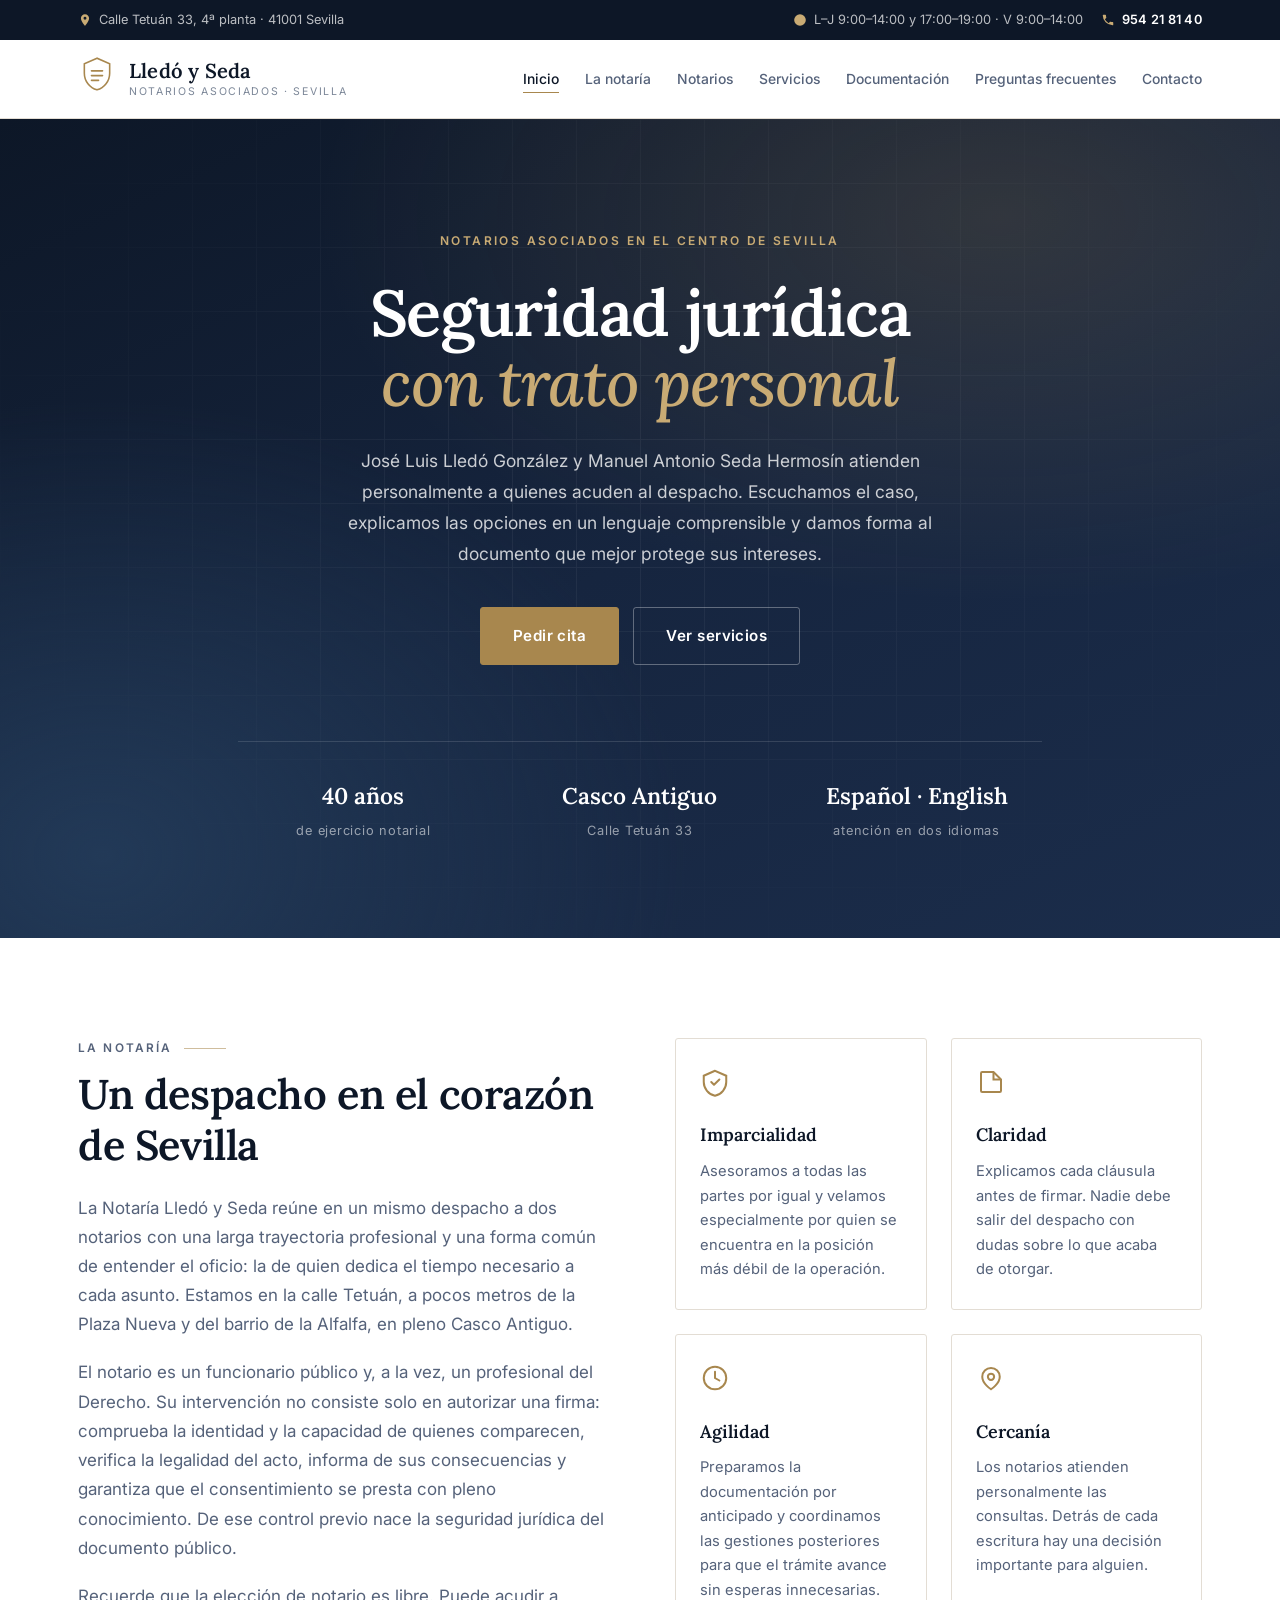
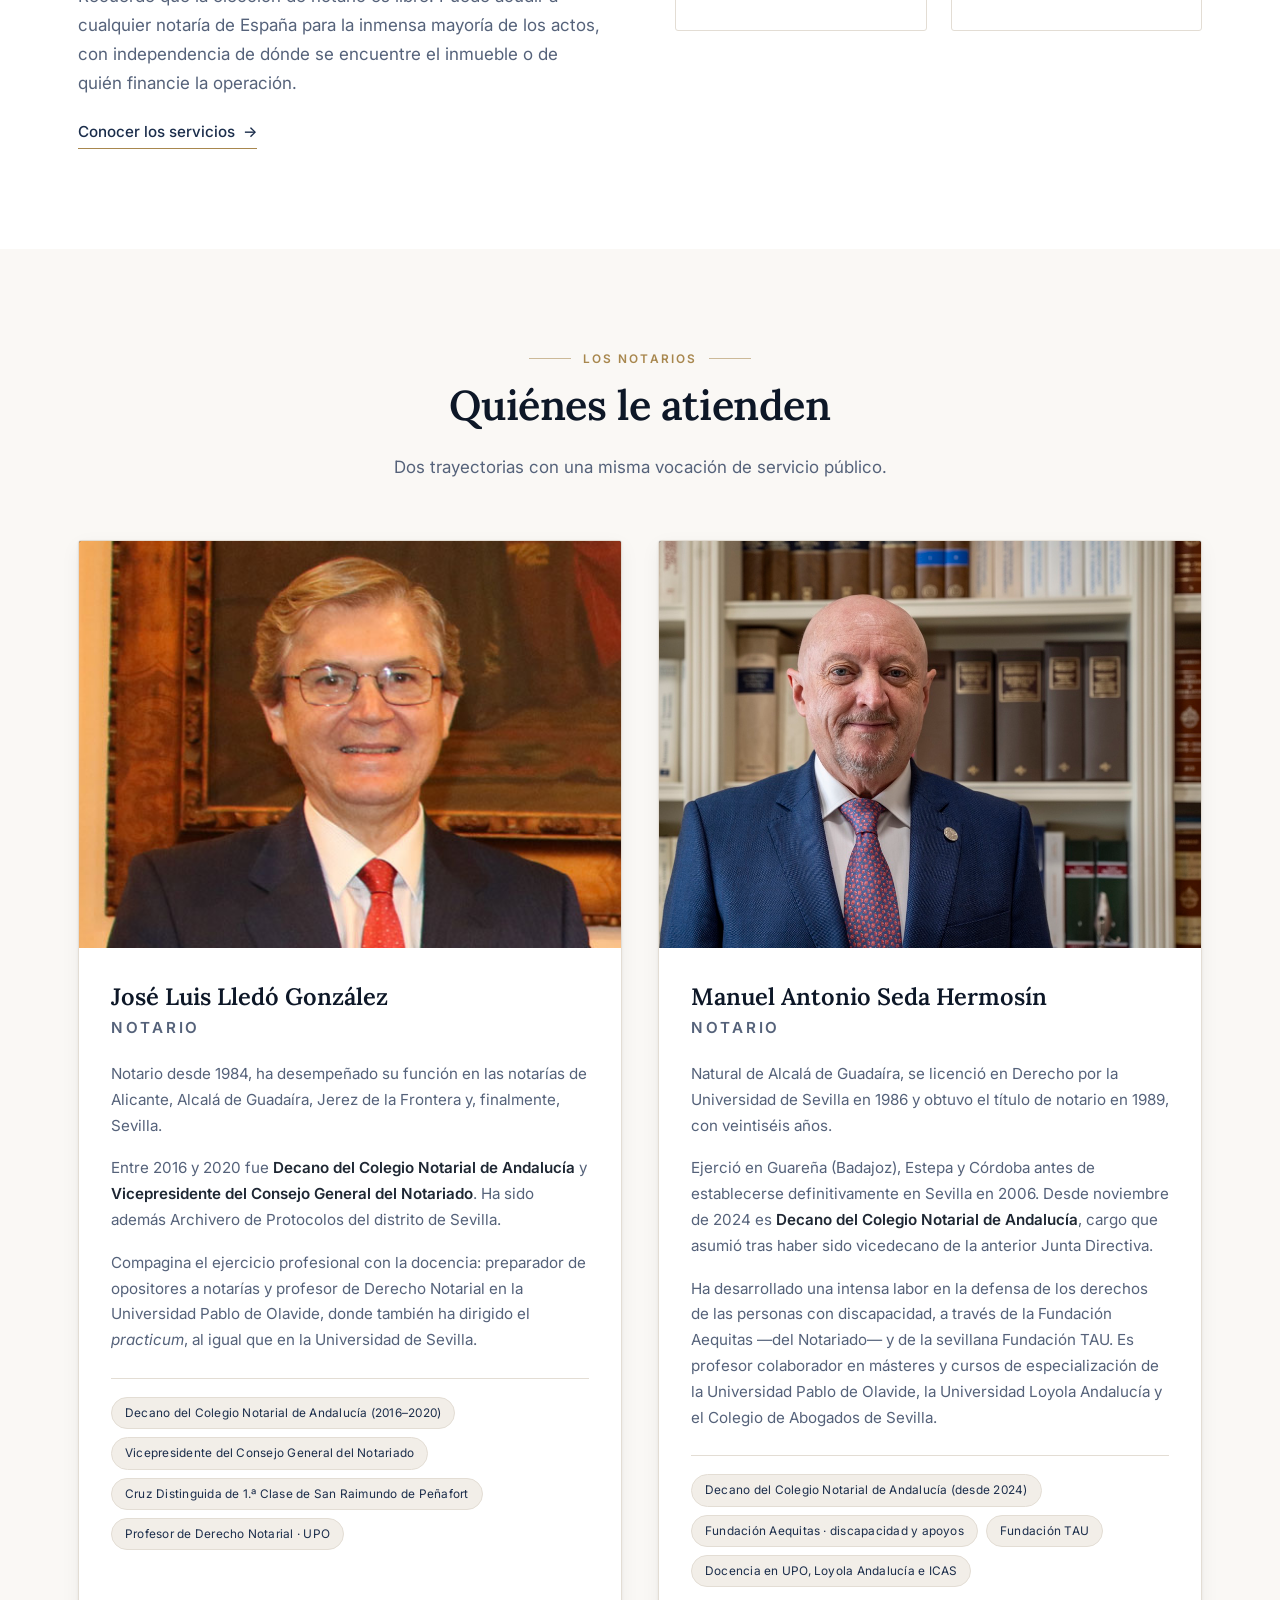
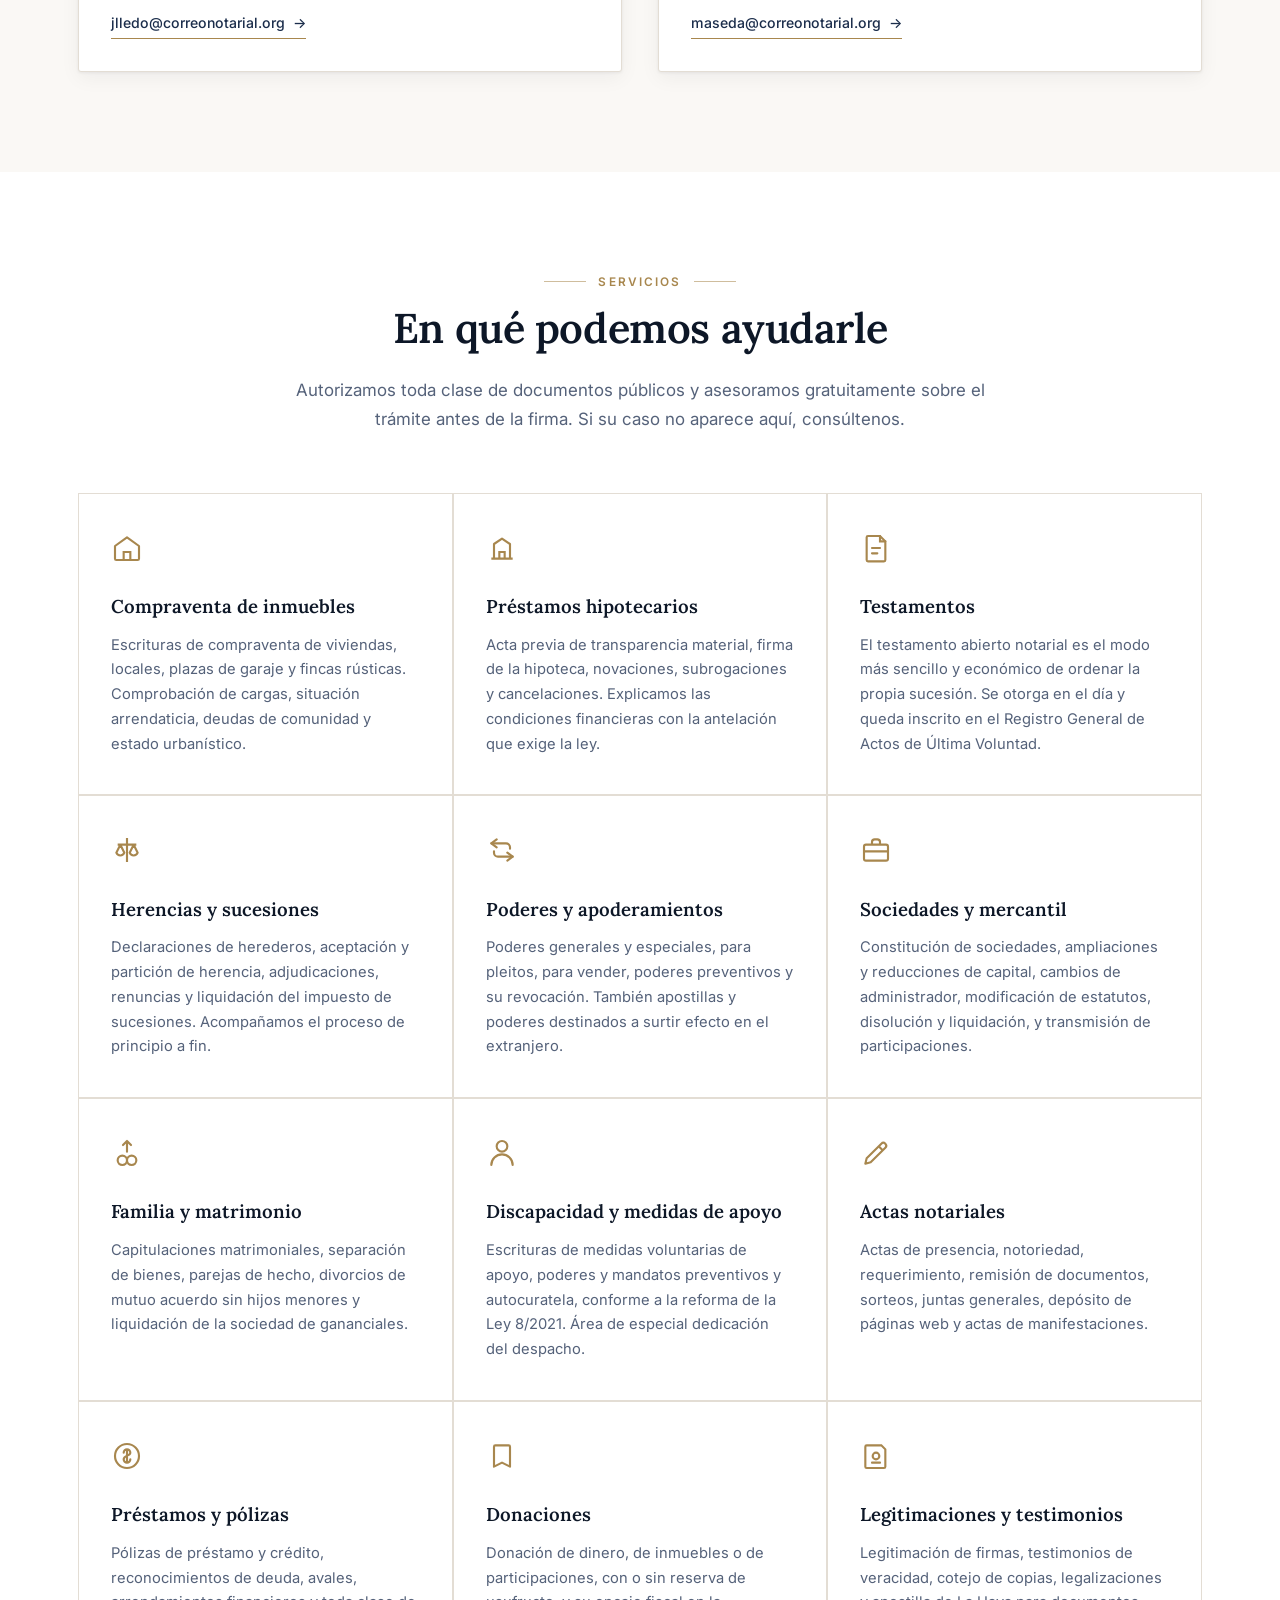
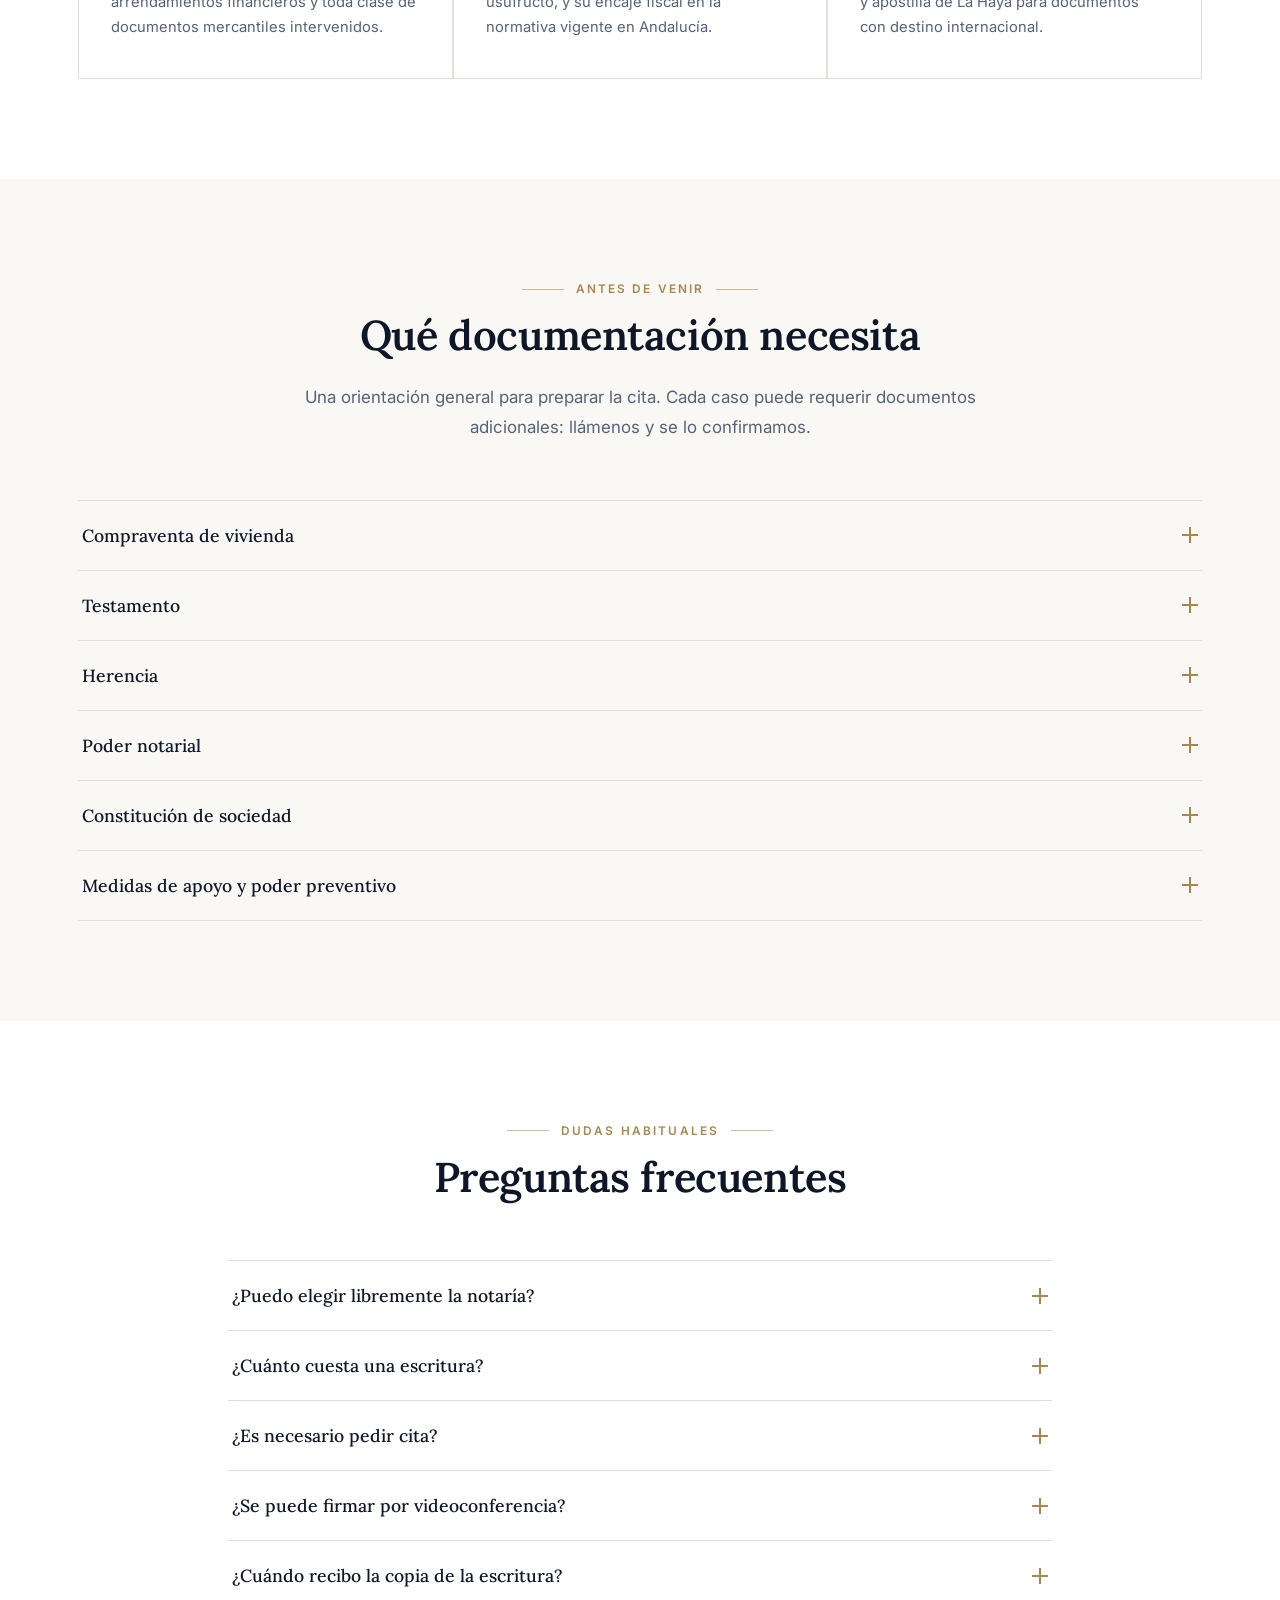
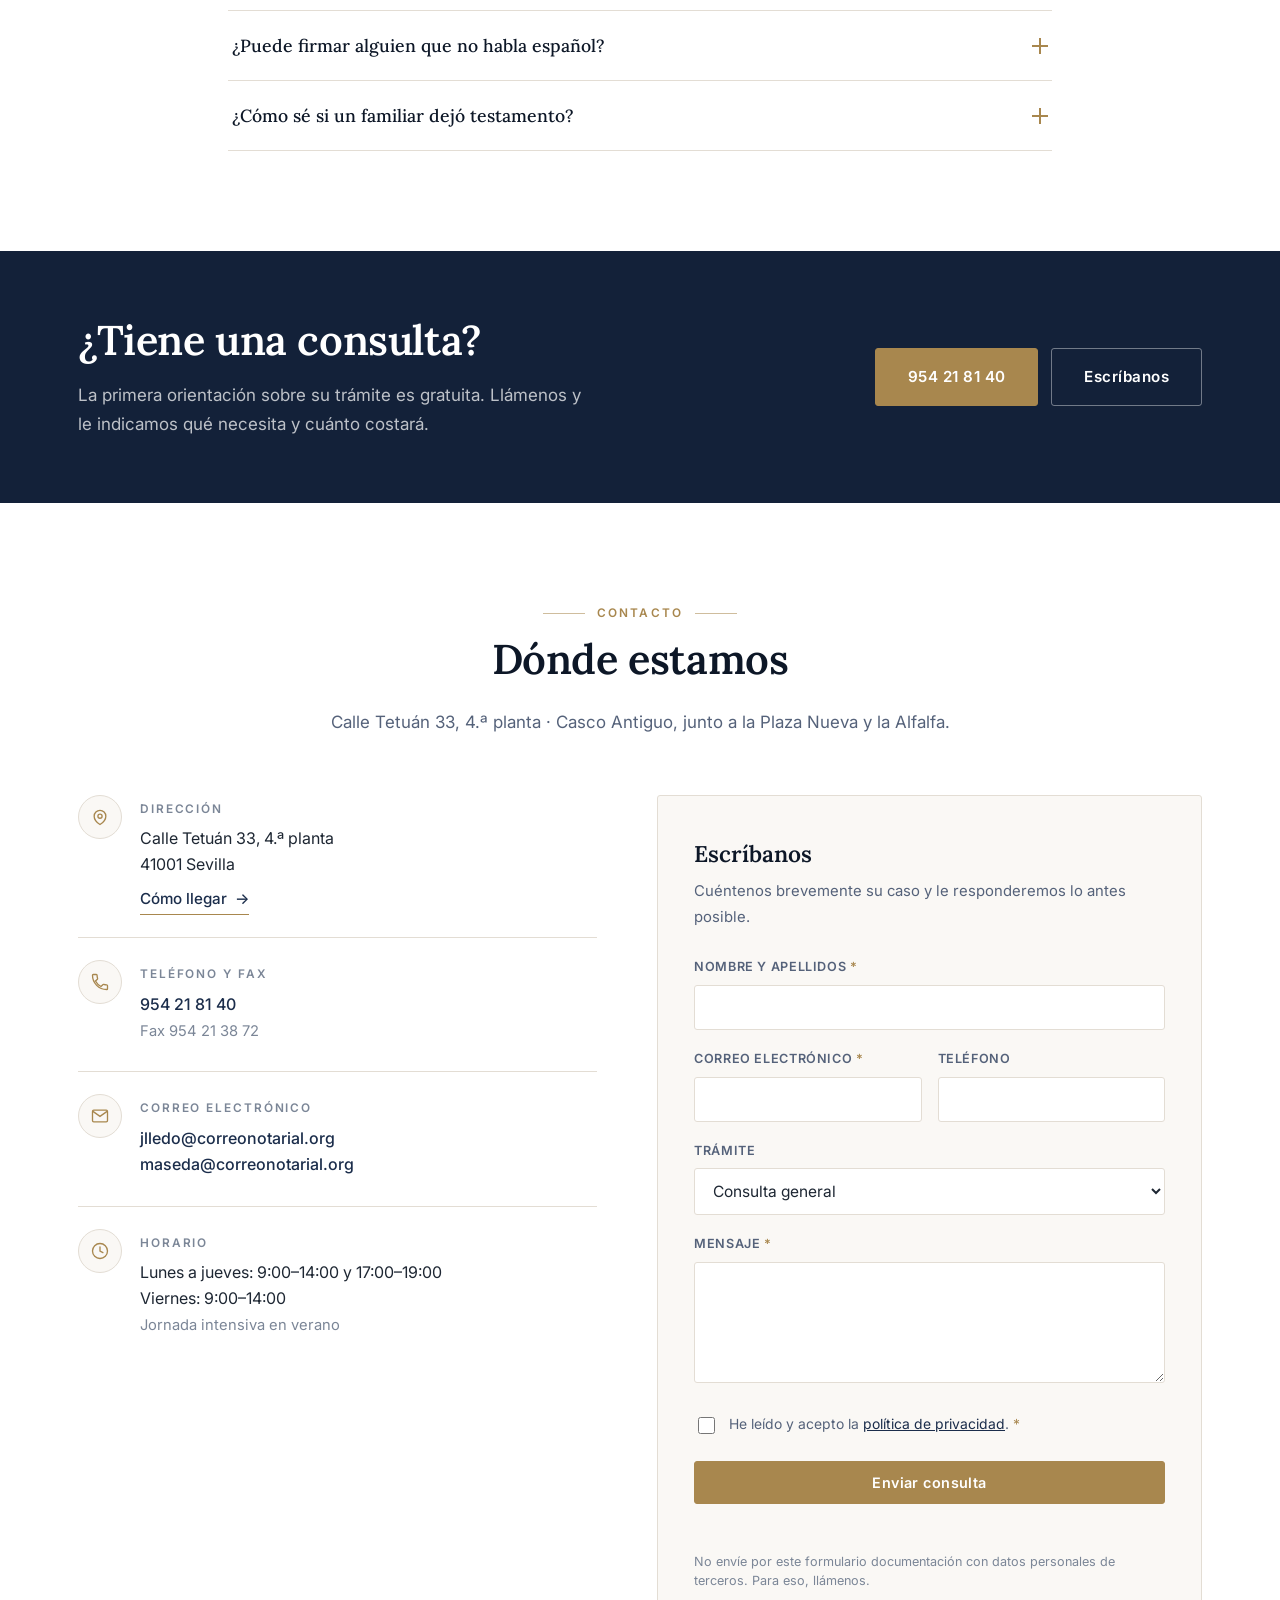
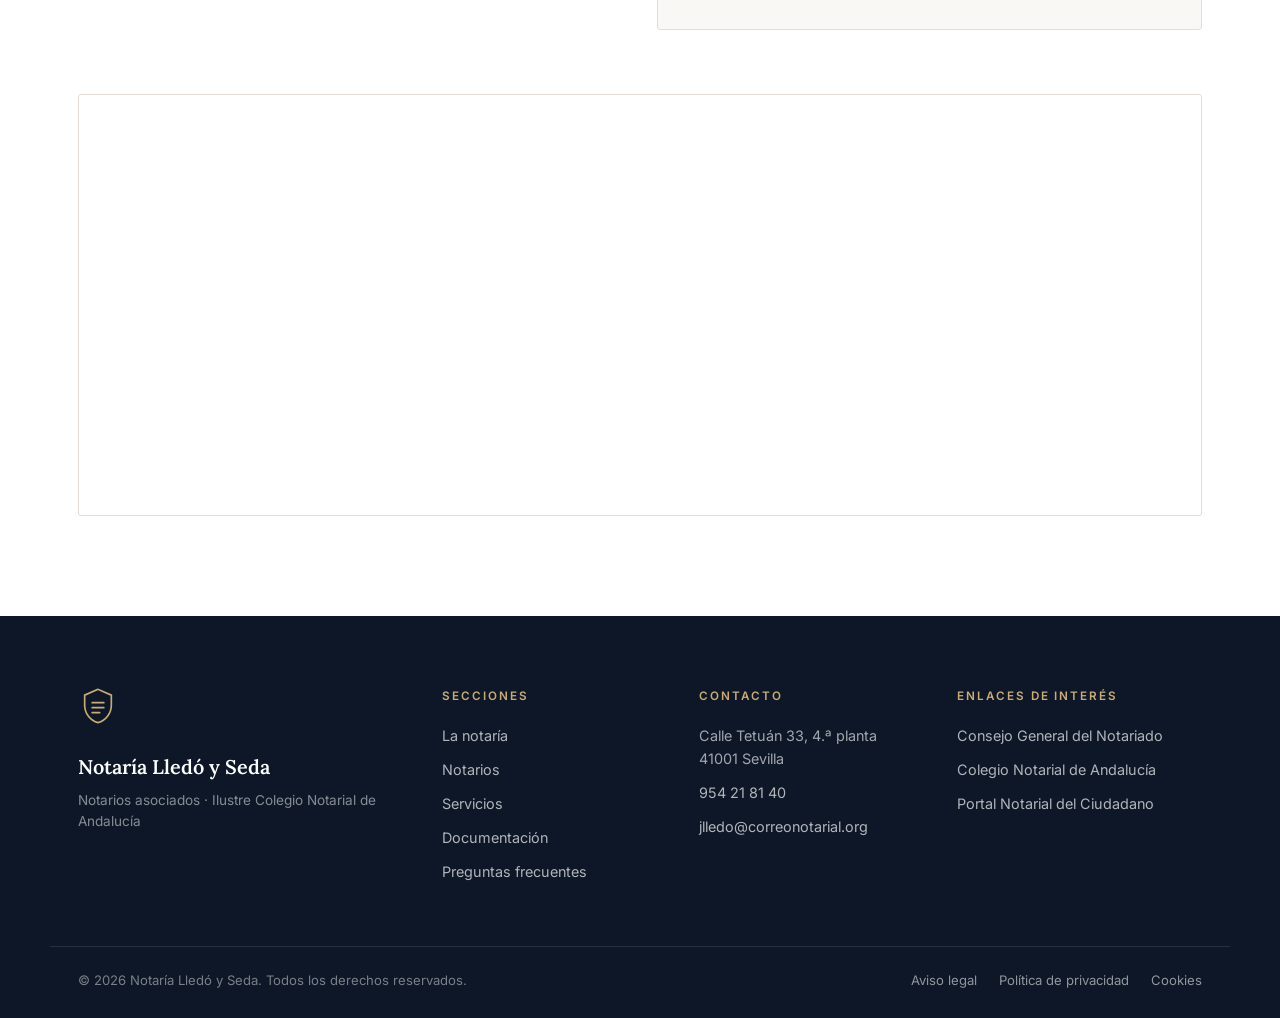
==== index.html @ 92690663 "Web de la Notaría Lledó y Seda (Sevilla) Sitio estático de una página con secciones de presentación," ====
<!DOCTYPE html>
<html lang="es">
<head>
<meta charset="UTF-8">
<meta name="viewport" content="width=device-width, initial-scale=1">
<title>Notaría Lledó y Seda · Notarios Asociados en Sevilla</title>

<!-- ============================================================
     NOTARÍA LLEDÓ Y SEDA — Sevilla
     Datos de contacto y biografías recopilados de fuentes públicas.
     PENDIENTE DE VERIFICAR por el despacho antes de publicar.
     Todo el texto es editable directamente aquí.
     ============================================================ -->

<meta name="description" content="Notaría Lledó y Seda, notarios asociados en el centro de Sevilla. José Luis Lledó González y Manuel Antonio Seda Hermosín. Compraventas, herencias, testamentos, poderes y sociedades. Calle Tetuán 33, Sevilla.">
<meta name="keywords" content="notaría Sevilla, notario Sevilla, Lledó y Seda, testamento Sevilla, herencia Sevilla, compraventa vivienda notaría, poderes notariales Sevilla">
<meta name="author" content="Notaría Lledó y Seda">
<!-- BORRADOR: noindex mientras la web esté en GitHub Pages pendiente de aprobación.
     Al publicar en el dominio definitivo, cambiar por: <meta name="robots" content="index, follow"> -->
<meta name="robots" content="noindex, nofollow">
<link rel="canonical" href="https://www.notarialledoyseda.es/">

<meta property="og:type" content="website">
<meta property="og:locale" content="es_ES">
<meta property="og:site_name" content="Notaría Lledó y Seda">
<meta property="og:title" content="Notaría Lledó y Seda · Notarios Asociados en Sevilla">
<meta property="og:description" content="Asesoramiento notarial en el centro de Sevilla. Compraventas, herencias, testamentos, poderes y sociedades.">
<meta property="og:url" content="https://www.notarialledoyseda.es/">

<link rel="icon" href="img/favicon.svg" type="image/svg+xml">
<link rel="preconnect" href="https://fonts.googleapis.com">
<link rel="preconnect" href="https://fonts.gstatic.com" crossorigin>
<link href="https://fonts.googleapis.com/css2?family=Lora:wght@400;500;600;700&family=Inter:wght@300;400;500;600&display=swap" rel="stylesheet">
<link rel="stylesheet" href="css/styles.css">

<script type="application/ld+json">
{
  "@context": "https://schema.org",
  "@type": "Notary",
  "name": "Notaría Lledó y Seda · Notarios Asociados",
  "description": "Notaría en el centro de Sevilla formada por los notarios José Luis Lledó González y Manuel Antonio Seda Hermosín.",
  "url": "https://www.notarialledoyseda.es/",
  "telephone": "+34954218140",
  "faxNumber": "+34954213872",
  "address": {
    "@type": "PostalAddress",
    "streetAddress": "Calle Tetuán 33, 4ª planta",
    "addressLocality": "Sevilla",
    "postalCode": "41001",
    "addressRegion": "Sevilla",
    "addressCountry": "ES"
  },
  "geo": { "@type": "GeoCoordinates", "latitude": 37.3901, "longitude": -5.9955 },
  "openingHoursSpecification": [
    { "@type": "OpeningHoursSpecification", "dayOfWeek": ["Monday","Tuesday","Wednesday","Thursday"], "opens": "09:00", "closes": "14:00" },
    { "@type": "OpeningHoursSpecification", "dayOfWeek": ["Monday","Tuesday","Wednesday","Thursday"], "opens": "17:00", "closes": "19:00" },
    { "@type": "OpeningHoursSpecification", "dayOfWeek": ["Friday"], "opens": "09:00", "closes": "14:00" }
  ],
  "availableLanguage": ["es", "en"],
  "employee": [
    { "@type": "Person", "name": "José Luis Lledó González", "jobTitle": "Notario" },
    { "@type": "Person", "name": "Manuel Antonio Seda Hermosín", "jobTitle": "Notario" }
  ]
}
</script>
</head>
<body>

<a class="skip-link" href="#contenido">Saltar al contenido principal</a>

<!-- ===================== BARRA SUPERIOR ===================== -->
<div class="topbar">
  <div class="wrap topbar__inner">
    <span class="topbar__item">
      <svg viewBox="0 0 24 24" aria-hidden="true"><path d="M12 2C8.1 2 5 5.1 5 9c0 5.2 7 13 7 13s7-7.8 7-13c0-3.9-3.1-7-7-7zm0 9.5A2.5 2.5 0 1 1 12 6.5a2.5 2.5 0 0 1 0 5z"/></svg>
      Calle Tetuán 33, 4ª planta · 41001 Sevilla
    </span>
    <span class="topbar__sep" aria-hidden="true"></span>
    <span class="topbar__item">
      <svg viewBox="0 0 24 24" aria-hidden="true"><path d="M12 2a10 10 0 1 0 0 20 10 10 0 0 0 0-20zm.9 10.6V6h-1.8v7.4l5 3 .9-1.5-4.1-2.3z"/></svg>
      L–J 9:00–14:00 y 17:00–19:00 · V 9:00–14:00
    </span>
    <a class="topbar__phone" href="tel:+34954218140">
      <svg viewBox="0 0 24 24" aria-hidden="true"><path d="M6.6 10.8a15.1 15.1 0 0 0 6.6 6.6l2.2-2.2a1 1 0 0 1 1-.24 11.4 11.4 0 0 0 3.6.58 1 1 0 0 1 1 1V20a1 1 0 0 1-1 1A17 17 0 0 1 3 4a1 1 0 0 1 1-1h3.5a1 1 0 0 1 1 1 11.4 11.4 0 0 0 .58 3.6 1 1 0 0 1-.25 1l-2.23 2.2z"/></svg>
      954 21 81 40
    </a>
  </div>
</div>

<!-- ===================== CABECERA ===================== -->
<header class="header" id="header">
  <div class="wrap header__inner">
    <a class="brand" href="#inicio" aria-label="Notaría Lledó y Seda, inicio">
      <span class="brand__mark" aria-hidden="true">
        <svg viewBox="0 0 48 48">
          <path d="M24 4 8 11v12c0 10 6.8 18.4 16 21 9.2-2.6 16-11 16-21V11L24 4z" fill="none" stroke="currentColor" stroke-width="2"/>
          <path d="M17 20h14M17 26h14M17 32h9" stroke="currentColor" stroke-width="2" stroke-linecap="round"/>
        </svg>
      </span>
      <span class="brand__text">
        <strong>Lledó y Seda</strong>
        <em>Notarios Asociados · Sevilla</em>
      </span>
    </a>

    <nav class="nav" id="nav" aria-label="Navegación principal">
      <ul class="nav__list">
        <li><a href="#inicio">Inicio</a></li>
        <li><a href="#notaria">La notaría</a></li>
        <li><a href="#notarios">Notarios</a></li>
        <li><a href="#servicios">Servicios</a></li>
        <li><a href="#documentacion">Documentación</a></li>
        <li><a href="#faq">Preguntas frecuentes</a></li>
        <li><a href="#contacto">Contacto</a></li>
      </ul>
      <a class="btn btn--gold nav__cta" href="#contacto">Solicitar cita</a>
    </nav>

    <button class="burger" id="burger" aria-label="Abrir menú" aria-expanded="false" aria-controls="nav">
      <span></span><span></span><span></span>
    </button>
  </div>
</header>

<main id="contenido">

<!-- ===================== HERO ===================== -->
<section class="hero" id="inicio">
  <div class="hero__bg" aria-hidden="true"></div>
  <div class="wrap hero__inner">
    <p class="hero__eyebrow">Notarios asociados en el centro de Sevilla</p>
    <h1 class="hero__title">Seguridad jurídica<br><span>con trato personal</span></h1>
    <p class="hero__lead">
      José Luis Lledó González y Manuel Antonio Seda Hermosín atienden personalmente a quienes
      acuden al despacho. Escuchamos el caso, explicamos las opciones en un lenguaje comprensible
      y damos forma al documento que mejor protege sus intereses.
    </p>
    <div class="hero__actions">
      <a class="btn btn--gold btn--lg" href="#contacto">Pedir cita</a>
      <a class="btn btn--ghost btn--lg" href="#servicios">Ver servicios</a>
    </div>
    <ul class="hero__facts">
      <li><strong>40 años</strong><span>de ejercicio notarial</span></li>
      <li><strong>Casco Antiguo</strong><span>Calle Tetuán 33</span></li>
      <li><strong>Español · English</strong><span>atención en dos idiomas</span></li>
    </ul>
  </div>
</section>

<!-- ===================== LA NOTARÍA ===================== -->
<section class="section" id="notaria">
  <div class="wrap grid-2">
    <div class="reveal">
      <p class="eyebrow">La notaría</p>
      <h2 class="h2">Un despacho en el corazón de Sevilla</h2>
      <p>
        La Notaría Lledó y Seda reúne en un mismo despacho a dos notarios con una larga trayectoria
        profesional y una forma común de entender el oficio: la de quien dedica el tiempo necesario a
        cada asunto. Estamos en la calle Tetuán, a pocos metros de la Plaza Nueva y del barrio de la
        Alfalfa, en pleno Casco Antiguo.
      </p>
      <p>
        El notario es un funcionario público y, a la vez, un profesional del Derecho. Su intervención
        no consiste solo en autorizar una firma: comprueba la identidad y la capacidad de quienes
        comparecen, verifica la legalidad del acto, informa de sus consecuencias y garantiza que el
        consentimiento se presta con pleno conocimiento. De ese control previo nace la seguridad
        jurídica del documento público.
      </p>
      <p>
        Recuerde que la elección de notario es libre. Puede acudir a cualquier notaría de España para
        la inmensa mayoría de los actos, con independencia de dónde se encuentre el inmueble o de
        quién financie la operación.
      </p>
      <a class="link-arrow" href="#servicios">Conocer los servicios</a>
    </div>

    <div class="values reveal">
      <article class="value">
        <span class="value__ico" aria-hidden="true">
          <svg viewBox="0 0 24 24"><path d="M12 3 3 7v5c0 5.2 3.8 9.9 9 11 5.2-1.1 9-5.8 9-11V7l-9-4z" fill="none" stroke="currentColor" stroke-width="1.6"/><path d="m9 12 2.2 2.2L15.5 10" fill="none" stroke="currentColor" stroke-width="1.6" stroke-linecap="round" stroke-linejoin="round"/></svg>
        </span>
        <h3>Imparcialidad</h3>
        <p>Asesoramos a todas las partes por igual y velamos especialmente por quien se encuentra en la posición más débil de la operación.</p>
      </article>
      <article class="value">
        <span class="value__ico" aria-hidden="true">
          <svg viewBox="0 0 24 24"><path d="M4 19V5a1 1 0 0 1 1-1h9l6 6v9a1 1 0 0 1-1 1H5a1 1 0 0 1-1-1z" fill="none" stroke="currentColor" stroke-width="1.6"/><path d="M14 4v6h6" fill="none" stroke="currentColor" stroke-width="1.6"/></svg>
        </span>
        <h3>Claridad</h3>
        <p>Explicamos cada cláusula antes de firmar. Nadie debe salir del despacho con dudas sobre lo que acaba de otorgar.</p>
      </article>
      <article class="value">
        <span class="value__ico" aria-hidden="true">
          <svg viewBox="0 0 24 24"><circle cx="12" cy="12" r="9" fill="none" stroke="currentColor" stroke-width="1.6"/><path d="M12 7v5l3.5 2" fill="none" stroke="currentColor" stroke-width="1.6" stroke-linecap="round"/></svg>
        </span>
        <h3>Agilidad</h3>
        <p>Preparamos la documentación por anticipado y coordinamos las gestiones posteriores para que el trámite avance sin esperas innecesarias.</p>
      </article>
      <article class="value">
        <span class="value__ico" aria-hidden="true">
          <svg viewBox="0 0 24 24"><path d="M12 21s-7-4.4-7-10a7 7 0 1 1 14 0c0 5.6-7 10-7 10z" fill="none" stroke="currentColor" stroke-width="1.6"/><circle cx="12" cy="11" r="2.5" fill="none" stroke="currentColor" stroke-width="1.6"/></svg>
        </span>
        <h3>Cercanía</h3>
        <p>Los notarios atienden personalmente las consultas. Detrás de cada escritura hay una decisión importante para alguien.</p>
      </article>
    </div>
  </div>
</section>

<!-- ===================== NOTARIOS ===================== -->
<section class="section section--alt" id="notarios">
  <div class="wrap">
    <header class="section__head reveal">
      <p class="eyebrow">Los notarios</p>
      <h2 class="h2">Quiénes le atienden</h2>
      <p class="section__lead">Dos trayectorias con una misma vocación de servicio público.</p>
    </header>

    <div class="notaries">

      <!-- ---- NOTARIO 1 ---- -->
      <article class="notary reveal">
        <div class="notary__media">
          <img src="img/jose-luis-lledo.jpg" alt="Retrato de José Luis Lledó González, notario" class="notary__photo" width="600" height="400" loading="lazy">
        </div>
        <div class="notary__body">
          <h3 class="notary__name">José Luis Lledó González</h3>
          <p class="notary__role">Notario</p>
          <p>
            Notario desde 1984, ha desempeñado su función en las notarías de Alicante, Alcalá de
            Guadaíra, Jerez de la Frontera y, finalmente, Sevilla.
          </p>
          <p>
            Entre 2016 y 2020 fue <strong>Decano del Colegio Notarial de Andalucía</strong> y
            <strong>Vicepresidente del Consejo General del Notariado</strong>. Ha sido además Archivero
            de Protocolos del distrito de Sevilla.
          </p>
          <p>
            Compagina el ejercicio profesional con la docencia: preparador de opositores a notarías y
            profesor de Derecho Notarial en la Universidad Pablo de Olavide, donde también ha dirigido
            el <em>practicum</em>, al igual que en la Universidad de Sevilla.
          </p>
          <ul class="tags">
            <li>Decano del Colegio Notarial de Andalucía (2016–2020)</li>
            <li>Vicepresidente del Consejo General del Notariado</li>
            <li>Cruz Distinguida de 1.ª Clase de San Raimundo de Peñafort</li>
            <li>Profesor de Derecho Notarial · UPO</li>
          </ul>
          <a class="link-arrow" href="mailto:jlledo@correonotarial.org">jlledo@correonotarial.org</a>
        </div>
      </article>

      <!-- ---- NOTARIO 2 ---- -->
      <article class="notary reveal">
        <div class="notary__media">
          <img src="img/manuel-seda.jpg" alt="Retrato de Manuel Antonio Seda Hermosín, notario" class="notary__photo" width="1200" height="800" loading="lazy">
        </div>
        <div class="notary__body">
          <h3 class="notary__name">Manuel Antonio Seda Hermosín</h3>
          <p class="notary__role">Notario</p>
          <p>
            Natural de Alcalá de Guadaíra, se licenció en Derecho por la Universidad de Sevilla en 1986
            y obtuvo el título de notario en 1989, con veintiséis años.
          </p>
          <p>
            Ejerció en Guareña (Badajoz), Estepa y Córdoba antes de establecerse definitivamente en
            Sevilla en 2006. Desde noviembre de 2024 es <strong>Decano del Colegio Notarial de
            Andalucía</strong>, cargo que asumió tras haber sido vicedecano de la anterior Junta Directiva.
          </p>
          <p>
            Ha desarrollado una intensa labor en la defensa de los derechos de las personas con
            discapacidad, a través de la Fundación Aequitas —del Notariado— y de la sevillana Fundación
            TAU. Es profesor colaborador en másteres y cursos de especialización de la Universidad Pablo
            de Olavide, la Universidad Loyola Andalucía y el Colegio de Abogados de Sevilla.
          </p>
          <ul class="tags">
            <li>Decano del Colegio Notarial de Andalucía (desde 2024)</li>
            <li>Fundación Aequitas · discapacidad y apoyos</li>
            <li>Fundación TAU</li>
            <li>Docencia en UPO, Loyola Andalucía e ICAS</li>
          </ul>
          <a class="link-arrow" href="mailto:maseda@correonotarial.org">maseda@correonotarial.org</a>
        </div>
      </article>

    </div>
  </div>
</section>

<!-- ===================== SERVICIOS ===================== -->
<section class="section" id="servicios">
  <div class="wrap">
    <header class="section__head reveal">
      <p class="eyebrow">Servicios</p>
      <h2 class="h2">En qué podemos ayudarle</h2>
      <p class="section__lead">
        Autorizamos toda clase de documentos públicos y asesoramos gratuitamente sobre el trámite
        antes de la firma. Si su caso no aparece aquí, consúltenos.
      </p>
    </header>

    <div class="services">
      <article class="svc reveal">
        <span class="svc__ico" aria-hidden="true"><svg viewBox="0 0 24 24"><path d="M3 10.5 12 4l9 6.5V20a1 1 0 0 1-1 1H4a1 1 0 0 1-1-1v-9.5z" fill="none" stroke="currentColor" stroke-width="1.6" stroke-linejoin="round"/><path d="M9.5 21v-6h5v6" fill="none" stroke="currentColor" stroke-width="1.6"/></svg></span>
        <h3>Compraventa de inmuebles</h3>
        <p>Escrituras de compraventa de viviendas, locales, plazas de garaje y fincas rústicas. Comprobación de cargas, situación arrendaticia, deudas de comunidad y estado urbanístico.</p>
      </article>

      <article class="svc reveal">
        <span class="svc__ico" aria-hidden="true"><svg viewBox="0 0 24 24"><path d="M4 20h16M6 20V9l6-4 6 4v11" fill="none" stroke="currentColor" stroke-width="1.6" stroke-linejoin="round"/><path d="M10 20v-5h4v5" fill="none" stroke="currentColor" stroke-width="1.6"/></svg></span>
        <h3>Préstamos hipotecarios</h3>
        <p>Acta previa de transparencia material, firma de la hipoteca, novaciones, subrogaciones y cancelaciones. Explicamos las condiciones financieras con la antelación que exige la ley.</p>
      </article>

      <article class="svc reveal">
        <span class="svc__ico" aria-hidden="true"><svg viewBox="0 0 24 24"><path d="M6 3h9l4 4v14a1 1 0 0 1-1 1H6a1 1 0 0 1-1-1V4a1 1 0 0 1 1-1z" fill="none" stroke="currentColor" stroke-width="1.6"/><path d="M15 3v4h4M9 12h6M9 16h4" fill="none" stroke="currentColor" stroke-width="1.6" stroke-linecap="round"/></svg></span>
        <h3>Testamentos</h3>
        <p>El testamento abierto notarial es el modo más sencillo y económico de ordenar la propia sucesión. Se otorga en el día y queda inscrito en el Registro General de Actos de Última Voluntad.</p>
      </article>

      <article class="svc reveal">
        <span class="svc__ico" aria-hidden="true"><svg viewBox="0 0 24 24"><path d="M12 3v18M5 8h14M7 8l-3 6a3.2 3.2 0 0 0 6 0L7 8zm10 0-3 6a3.2 3.2 0 0 0 6 0l-3-6z" fill="none" stroke="currentColor" stroke-width="1.6" stroke-linejoin="round"/></svg></span>
        <h3>Herencias y sucesiones</h3>
        <p>Declaraciones de herederos, aceptación y partición de herencia, adjudicaciones, renuncias y liquidación del impuesto de sucesiones. Acompañamos el proceso de principio a fin.</p>
      </article>

      <article class="svc reveal">
        <span class="svc__ico" aria-hidden="true"><svg viewBox="0 0 24 24"><path d="M4 7h11a3 3 0 0 1 3 3v1" fill="none" stroke="currentColor" stroke-width="1.6" stroke-linecap="round"/><path d="M8 4 4 7l4 3M20 17H9a3 3 0 0 1-3-3v-1" fill="none" stroke="currentColor" stroke-width="1.6" stroke-linecap="round" stroke-linejoin="round"/><path d="m16 14 4 3-4 3" fill="none" stroke="currentColor" stroke-width="1.6" stroke-linecap="round" stroke-linejoin="round"/></svg></span>
        <h3>Poderes y apoderamientos</h3>
        <p>Poderes generales y especiales, para pleitos, para vender, poderes preventivos y su revocación. También apostillas y poderes destinados a surtir efecto en el extranjero.</p>
      </article>

      <article class="svc reveal">
        <span class="svc__ico" aria-hidden="true"><svg viewBox="0 0 24 24"><rect x="3" y="8" width="18" height="12" rx="1.5" fill="none" stroke="currentColor" stroke-width="1.6"/><path d="M9 8V6a2 2 0 0 1 2-2h2a2 2 0 0 1 2 2v2M3 13h18" fill="none" stroke="currentColor" stroke-width="1.6"/></svg></span>
        <h3>Sociedades y mercantil</h3>
        <p>Constitución de sociedades, ampliaciones y reducciones de capital, cambios de administrador, modificación de estatutos, disolución y liquidación, y transmisión de participaciones.</p>
      </article>

      <article class="svc reveal">
        <span class="svc__ico" aria-hidden="true"><svg viewBox="0 0 24 24"><path d="M8.5 21a3.5 3.5 0 1 0 0-7 3.5 3.5 0 0 0 0 7zm7 0a3.5 3.5 0 1 0 0-7 3.5 3.5 0 0 0 0 7z" fill="none" stroke="currentColor" stroke-width="1.6"/><path d="M12 3v8M9 6l3-3 3 3" fill="none" stroke="currentColor" stroke-width="1.6" stroke-linecap="round" stroke-linejoin="round"/></svg></span>
        <h3>Familia y matrimonio</h3>
        <p>Capitulaciones matrimoniales, separación de bienes, parejas de hecho, divorcios de mutuo acuerdo sin hijos menores y liquidación de la sociedad de gananciales.</p>
      </article>

      <article class="svc reveal">
        <span class="svc__ico" aria-hidden="true"><svg viewBox="0 0 24 24"><path d="M12 3a4 4 0 1 1 0 8 4 4 0 0 1 0-8z" fill="none" stroke="currentColor" stroke-width="1.6"/><path d="M4 21a8 8 0 0 1 16 0" fill="none" stroke="currentColor" stroke-width="1.6" stroke-linecap="round"/></svg></span>
        <h3>Discapacidad y medidas de apoyo</h3>
        <p>Escrituras de medidas voluntarias de apoyo, poderes y mandatos preventivos y autocuratela, conforme a la reforma de la Ley 8/2021. Área de especial dedicación del despacho.</p>
      </article>

      <article class="svc reveal">
        <span class="svc__ico" aria-hidden="true"><svg viewBox="0 0 24 24"><path d="m4 20 1-4L16 5a2.1 2.1 0 0 1 3 3L8 19l-4 1z" fill="none" stroke="currentColor" stroke-width="1.6" stroke-linejoin="round"/><path d="m14 7 3 3" fill="none" stroke="currentColor" stroke-width="1.6"/></svg></span>
        <h3>Actas notariales</h3>
        <p>Actas de presencia, notoriedad, requerimiento, remisión de documentos, sorteos, juntas generales, depósito de páginas web y actas de manifestaciones.</p>
      </article>

      <article class="svc reveal">
        <span class="svc__ico" aria-hidden="true"><svg viewBox="0 0 24 24"><circle cx="12" cy="12" r="9" fill="none" stroke="currentColor" stroke-width="1.6"/><path d="M12 7v10M9.5 9.5a2.5 2.5 0 0 1 5 0c0 2.5-5 2-5 5a2.5 2.5 0 0 0 5 0" fill="none" stroke="currentColor" stroke-width="1.6" stroke-linecap="round"/></svg></span>
        <h3>Préstamos y pólizas</h3>
        <p>Pólizas de préstamo y crédito, reconocimientos de deuda, avales, arrendamientos financieros y toda clase de documentos mercantiles intervenidos.</p>
      </article>

      <article class="svc reveal">
        <span class="svc__ico" aria-hidden="true"><svg viewBox="0 0 24 24"><path d="M7 4h10a1 1 0 0 1 1 1v15l-6-3-6 3V5a1 1 0 0 1 1-1z" fill="none" stroke="currentColor" stroke-width="1.6" stroke-linejoin="round"/></svg></span>
        <h3>Donaciones</h3>
        <p>Donación de dinero, de inmuebles o de participaciones, con o sin reserva de usufructo, y su encaje fiscal en la normativa vigente en Andalucía.</p>
      </article>

      <article class="svc reveal">
        <span class="svc__ico" aria-hidden="true"><svg viewBox="0 0 24 24"><path d="M5 4h11l3 3v13a1 1 0 0 1-1 1H5a1 1 0 0 1-1-1V5a1 1 0 0 1 1-1z" fill="none" stroke="currentColor" stroke-width="1.6"/><circle cx="12" cy="12" r="2.5" fill="none" stroke="currentColor" stroke-width="1.6"/><path d="M9 17h6" fill="none" stroke="currentColor" stroke-width="1.6" stroke-linecap="round"/></svg></span>
        <h3>Legitimaciones y testimonios</h3>
        <p>Legitimación de firmas, testimonios de veracidad, cotejo de copias, legalizaciones y apostilla de La Haya para documentos con destino internacional.</p>
      </article>
    </div>
  </div>
</section>

<!-- ===================== DOCUMENTACIÓN ===================== -->
<section class="section section--alt" id="documentacion">
  <div class="wrap">
    <header class="section__head reveal">
      <p class="eyebrow">Antes de venir</p>
      <h2 class="h2">Qué documentación necesita</h2>
      <p class="section__lead">
        Una orientación general para preparar la cita. Cada caso puede requerir documentos
        adicionales: llámenos y se lo confirmamos.
      </p>
    </header>

    <div class="acc" data-acc>
      <div class="acc__item">
        <h3><button class="acc__btn" aria-expanded="false">Compraventa de vivienda<span class="acc__ico" aria-hidden="true"></span></button></h3>
        <div class="acc__panel"><div class="acc__inner">
          <ul class="list">
            <li>DNI, NIE o pasaporte en vigor de todos los intervinientes.</li>
            <li>Título de propiedad del vendedor (escritura de compra, herencia o donación).</li>
            <li>Último recibo del IBI y referencia catastral.</li>
            <li>Certificado de eficiencia energética.</li>
            <li>Certificado de la comunidad de propietarios acreditando estar al corriente de pago.</li>
            <li>Si la vivienda tiene hipoteca: certificado de deuda pendiente o de saldo cero emitido por el banco.</li>
            <li>Medios de pago: justificantes de transferencias, cheques bancarios o resguardos.</li>
            <li>Si alguna parte está casada, régimen económico matrimonial y datos del cónyuge.</li>
          </ul>
        </div></div>
      </div>

      <div class="acc__item">
        <h3><button class="acc__btn" aria-expanded="false">Testamento<span class="acc__ico" aria-hidden="true"></span></button></h3>
        <div class="acc__panel"><div class="acc__inner">
          <ul class="list">
            <li>DNI, NIE o pasaporte en vigor.</li>
            <li>Estado civil y, si procede, datos del cónyuge y régimen económico matrimonial.</li>
            <li>Nombre y apellidos de los hijos u otras personas a quienes desee designar.</li>
            <li>Una idea aproximada de cómo desea distribuir su patrimonio; no es necesario aportar escrituras ni relación de bienes.</li>
          </ul>
          <p class="note">El testamento se otorga normalmente en el mismo día y su contenido queda bajo secreto de protocolo. Puede modificarse tantas veces como se quiera: siempre vale el último.</p>
        </div></div>
      </div>

      <div class="acc__item">
        <h3><button class="acc__btn" aria-expanded="false">Herencia<span class="acc__ico" aria-hidden="true"></span></button></h3>
        <div class="acc__panel"><div class="acc__inner">
          <ul class="list">
            <li>Certificado literal de defunción.</li>
            <li>Certificado del Registro General de Actos de Última Voluntad.</li>
            <li>Copia autorizada del último testamento o, si no lo hubiera, acta de declaración de herederos.</li>
            <li>DNI, NIE o pasaporte de todos los herederos.</li>
            <li>Escrituras de los inmuebles y recibos del IBI.</li>
            <li>Certificados bancarios de saldos y de valores a fecha de fallecimiento.</li>
            <li>Documentación de vehículos, seguros de vida y planes de pensiones, si los hubiera.</li>
            <li>Certificado del Registro de Contratos de Seguros de Cobertura de Fallecimiento.</li>
          </ul>
        </div></div>
      </div>

      <div class="acc__item">
        <h3><button class="acc__btn" aria-expanded="false">Poder notarial<span class="acc__ico" aria-hidden="true"></span></button></h3>
        <div class="acc__panel"><div class="acc__inner">
          <ul class="list">
            <li>DNI, NIE o pasaporte en vigor del poderdante.</li>
            <li>Nombre completo, DNI y domicilio de la persona apoderada (no necesita estar presente).</li>
            <li>Indicación de las facultades que desea conceder o del asunto concreto para el que se otorga.</li>
            <li>Si el poder lo otorga una sociedad: escritura de constitución, cargo vigente del administrador y CIF.</li>
          </ul>
        </div></div>
      </div>

      <div class="acc__item">
        <h3><button class="acc__btn" aria-expanded="false">Constitución de sociedad<span class="acc__ico" aria-hidden="true"></span></button></h3>
        <div class="acc__panel"><div class="acc__inner">
          <ul class="list">
            <li>Certificación negativa de denominación social del Registro Mercantil Central.</li>
            <li>DNI, NIE o pasaporte de todos los socios y del administrador.</li>
            <li>Certificado bancario del desembolso del capital social o aportación no dineraria descrita.</li>
            <li>Objeto social, domicilio de la sociedad y sistema de administración elegido.</li>
            <li>Datos para la declaración de titularidad real.</li>
          </ul>
        </div></div>
      </div>

      <div class="acc__item">
        <h3><button class="acc__btn" aria-expanded="false">Medidas de apoyo y poder preventivo<span class="acc__ico" aria-hidden="true"></span></button></h3>
        <div class="acc__panel"><div class="acc__inner">
          <ul class="list">
            <li>DNI, NIE o pasaporte en vigor.</li>
            <li>Datos de la persona o personas en quienes desea confiar el apoyo.</li>
            <li>Instrucciones o preferencias sobre cómo quiere que se ejerza ese apoyo.</li>
            <li>Informes médicos, únicamente si desea incorporarlos; no son obligatorios.</li>
          </ul>
          <p class="note">La Ley 8/2021 sitúa la voluntad de la persona en el centro. Anticiparse permite decidir uno mismo quién y cómo le apoyará en el futuro, evitando un procedimiento judicial.</p>
        </div></div>
      </div>
    </div>
  </div>
</section>

<!-- ===================== FAQ ===================== -->
<section class="section" id="faq">
  <div class="wrap wrap--narrow">
    <header class="section__head reveal">
      <p class="eyebrow">Dudas habituales</p>
      <h2 class="h2">Preguntas frecuentes</h2>
    </header>

    <div class="acc" data-acc>
      <div class="acc__item">
        <h3><button class="acc__btn" aria-expanded="false">¿Puedo elegir libremente la notaría?<span class="acc__ico" aria-hidden="true"></span></button></h3>
        <div class="acc__panel"><div class="acc__inner">
          <p>Sí. La libre elección de notario es un derecho del ciudadano. En una compraventa con hipoteca, por ejemplo, corresponde al comprador designar la notaría, aunque sea el banco quien financie la operación.</p>
        </div></div>
      </div>

      <div class="acc__item">
        <h3><button class="acc__btn" aria-expanded="false">¿Cuánto cuesta una escritura?<span class="acc__ico" aria-hidden="true"></span></button></h3>
        <div class="acc__panel"><div class="acc__inner">
          <p>Los honorarios notariales son aranceles fijados por el Gobierno (Real Decreto 1426/1989) e idénticos en toda España: no hay competencia en precio entre notarías. Dependen del tipo de documento, de su cuantía y del número de folios. Podemos facilitarle una estimación previa sin compromiso.</p>
        </div></div>
      </div>

      <div class="acc__item">
        <h3><button class="acc__btn" aria-expanded="false">¿Es necesario pedir cita?<span class="acc__ico" aria-hidden="true"></span></button></h3>
        <div class="acc__panel"><div class="acc__inner">
          <p>Es recomendable, porque nos permite revisar la documentación y preparar el borrador con antelación. Para consultas breves e información sobre trámites puede llamarnos o pasar por el despacho en horario de oficina.</p>
        </div></div>
      </div>

      <div class="acc__item">
        <h3><button class="acc__btn" aria-expanded="false">¿Se puede firmar por videoconferencia?<span class="acc__ico" aria-hidden="true"></span></button></h3>
        <div class="acc__panel"><div class="acc__inner">
          <p>Desde la entrada en vigor de la Ley 11/2023, determinados actos pueden otorgarse de forma telemática a través del Portal Notarial del Ciudadano: pólizas, poderes de representación procesal, constitución de sociedades, actas de junta o copias autorizadas electrónicas, entre otros. No todos los documentos lo admiten —el testamento, por ejemplo, exige comparecencia presencial—. Consúltenos si su caso encaja.</p>
        </div></div>
      </div>

      <div class="acc__item">
        <h3><button class="acc__btn" aria-expanded="false">¿Cuándo recibo la copia de la escritura?<span class="acc__ico" aria-hidden="true"></span></button></h3>
        <div class="acc__panel"><div class="acc__inner">
          <p>La copia simple suele entregarse el mismo día de la firma. La copia autorizada, que es la que tiene valor de documento público, se prepara en los días siguientes. Si el documento debe inscribirse en un registro, remitimos telemáticamente la copia electrónica el mismo día del otorgamiento.</p>
        </div></div>
      </div>

      <div class="acc__item">
        <h3><button class="acc__btn" aria-expanded="false">¿Puede firmar alguien que no habla español?<span class="acc__ico" aria-hidden="true"></span></button></h3>
        <div class="acc__panel"><div class="acc__inner">
          <p>Sí. En el despacho atendemos en español e inglés. Cuando el otorgante no comprende suficientemente el idioma del documento, la ley exige la intervención de intérprete; podemos indicarle cómo organizarlo.</p>
        </div></div>
      </div>

      <div class="acc__item">
        <h3><button class="acc__btn" aria-expanded="false">¿Cómo sé si un familiar dejó testamento?<span class="acc__ico" aria-hidden="true"></span></button></h3>
        <div class="acc__panel"><div class="acc__inner">
          <p>Solicitando el certificado del Registro General de Actos de Última Voluntad, que puede pedirse transcurridos quince días hábiles desde el fallecimiento. Ese certificado indica si existe testamento y ante qué notario se otorgó el último. Nosotros podemos gestionarlo por usted.</p>
        </div></div>
      </div>
    </div>
  </div>
</section>

<!-- ===================== CTA ===================== -->
<section class="cta">
  <div class="wrap cta__inner reveal">
    <div>
      <h2 class="h2 h2--light">¿Tiene una consulta?</h2>
      <p>La primera orientación sobre su trámite es gratuita. Llámenos y le indicamos qué necesita y cuánto costará.</p>
    </div>
    <div class="cta__actions">
      <a class="btn btn--gold btn--lg" href="tel:+34954218140">954 21 81 40</a>
      <a class="btn btn--outline-light btn--lg" href="#contacto">Escríbanos</a>
    </div>
  </div>
</section>

<!-- ===================== CONTACTO ===================== -->
<section class="section" id="contacto">
  <div class="wrap">
    <header class="section__head reveal">
      <p class="eyebrow">Contacto</p>
      <h2 class="h2">Dónde estamos</h2>
      <p class="section__lead">Calle Tetuán 33, 4.ª planta · Casco Antiguo, junto a la Plaza Nueva y la Alfalfa.</p>
    </header>

    <div class="contact">
      <div class="contact__info reveal">
        <ul class="info">
          <li>
            <span class="info__ico" aria-hidden="true"><svg viewBox="0 0 24 24"><path d="M12 21s-7-4.4-7-10a7 7 0 1 1 14 0c0 5.6-7 10-7 10z" fill="none" stroke="currentColor" stroke-width="1.6"/><circle cx="12" cy="11" r="2.5" fill="none" stroke="currentColor" stroke-width="1.6"/></svg></span>
            <div>
              <h3>Dirección</h3>
              <p>Calle Tetuán 33, 4.ª planta<br>41001 Sevilla</p>
              <a class="link-arrow" href="https://maps.google.com/?q=Calle+Tetu%C3%A1n+33,+41001+Sevilla" target="_blank" rel="noopener">Cómo llegar</a>
            </div>
          </li>
          <li>
            <span class="info__ico" aria-hidden="true"><svg viewBox="0 0 24 24"><path d="M6.6 10.8a15.1 15.1 0 0 0 6.6 6.6l2.2-2.2a1 1 0 0 1 1-.24 11.4 11.4 0 0 0 3.6.58 1 1 0 0 1 1 1V20a1 1 0 0 1-1 1A17 17 0 0 1 3 4a1 1 0 0 1 1-1h3.5a1 1 0 0 1 1 1 11.4 11.4 0 0 0 .58 3.6 1 1 0 0 1-.25 1l-2.23 2.2z" fill="none" stroke="currentColor" stroke-width="1.6"/></svg></span>
            <div>
              <h3>Teléfono y fax</h3>
              <p><a href="tel:+34954218140">954 21 81 40</a><br><span class="muted">Fax 954 21 38 72</span></p>
            </div>
          </li>
          <li>
            <span class="info__ico" aria-hidden="true"><svg viewBox="0 0 24 24"><rect x="3" y="5" width="18" height="14" rx="1.5" fill="none" stroke="currentColor" stroke-width="1.6"/><path d="m3.5 6.5 8.5 6 8.5-6" fill="none" stroke="currentColor" stroke-width="1.6"/></svg></span>
            <div>
              <h3>Correo electrónico</h3>
              <p>
                <a href="mailto:jlledo@correonotarial.org">jlledo@correonotarial.org</a><br>
                <a href="mailto:maseda@correonotarial.org">maseda@correonotarial.org</a>
              </p>
            </div>
          </li>
          <li>
            <span class="info__ico" aria-hidden="true"><svg viewBox="0 0 24 24"><circle cx="12" cy="12" r="9" fill="none" stroke="currentColor" stroke-width="1.6"/><path d="M12 7v5l3.5 2" fill="none" stroke="currentColor" stroke-width="1.6" stroke-linecap="round"/></svg></span>
            <div>
              <h3>Horario</h3>
              <p>
                Lunes a jueves: 9:00–14:00 y 17:00–19:00<br>
                Viernes: 9:00–14:00<br>
                <span class="muted">Jornada intensiva en verano</span>
              </p>
            </div>
          </li>
        </ul>
      </div>

      <div class="contact__form reveal">
        <form id="form" novalidate>
          <h3 class="form__title">Escríbanos</h3>
          <p class="form__lead">Cuéntenos brevemente su caso y le responderemos lo antes posible.</p>

          <div class="field">
            <label for="nombre">Nombre y apellidos <span aria-hidden="true">*</span></label>
            <input type="text" id="nombre" name="nombre" required autocomplete="name">
          </div>

          <div class="field-row">
            <div class="field">
              <label for="email">Correo electrónico <span aria-hidden="true">*</span></label>
              <input type="email" id="email" name="email" required autocomplete="email">
            </div>
            <div class="field">
              <label for="telefono">Teléfono</label>
              <input type="tel" id="telefono" name="telefono" autocomplete="tel">
            </div>
          </div>

          <div class="field">
            <label for="asunto">Trámite</label>
            <select id="asunto" name="asunto">
              <option value="Consulta general">Consulta general</option>
              <option value="Compraventa e hipoteca">Compraventa e hipoteca</option>
              <option value="Testamento">Testamento</option>
              <option value="Herencia">Herencia</option>
              <option value="Poder notarial">Poder notarial</option>
              <option value="Sociedades y mercantil">Sociedades y mercantil</option>
              <option value="Familia y matrimonio">Familia y matrimonio</option>
              <option value="Medidas de apoyo / discapacidad">Medidas de apoyo / discapacidad</option>
              <option value="Otro">Otro</option>
            </select>
          </div>

          <div class="field">
            <label for="mensaje">Mensaje <span aria-hidden="true">*</span></label>
            <textarea id="mensaje" name="mensaje" rows="5" required></textarea>
          </div>

          <div class="field field--check">
            <input type="checkbox" id="rgpd" name="rgpd" required>
            <label for="rgpd">He leído y acepto la <a href="privacidad.html" target="_blank" rel="noopener">política de privacidad</a>. <span aria-hidden="true">*</span></label>
          </div>

          <!-- anti-spam: campo oculto -->
          <div class="hp" aria-hidden="true"><label>No rellenar<input type="text" name="_gotcha" tabindex="-1" autocomplete="off"></label></div>

          <button class="btn btn--gold btn--block" type="submit">Enviar consulta</button>
          <p class="form__status" id="form-status" role="status" aria-live="polite"></p>
          <p class="form__note">No envíe por este formulario documentación con datos personales de terceros. Para eso, llámenos.</p>
        </form>
      </div>
    </div>

    <div class="map reveal">
      <iframe
        title="Mapa de situación de la Notaría Lledó y Seda, Calle Tetuán 33, Sevilla"
        src="https://www.google.com/maps?q=Calle%20Tetu%C3%A1n%2033%2C%2041001%20Sevilla&output=embed"
        loading="lazy" referrerpolicy="no-referrer-when-downgrade" allowfullscreen></iframe>
    </div>
  </div>
</section>

</main>

<!-- ===================== PIE ===================== -->
<footer class="footer">
  <div class="wrap footer__inner">
    <div class="footer__brand">
      <span class="brand__mark brand__mark--light" aria-hidden="true">
        <svg viewBox="0 0 48 48">
          <path d="M24 4 8 11v12c0 10 6.8 18.4 16 21 9.2-2.6 16-11 16-21V11L24 4z" fill="none" stroke="currentColor" stroke-width="2"/>
          <path d="M17 20h14M17 26h14M17 32h9" stroke="currentColor" stroke-width="2" stroke-linecap="round"/>
        </svg>
      </span>
      <p class="footer__name">Notaría Lledó y Seda</p>
      <p class="footer__desc">Notarios asociados · Ilustre Colegio Notarial de Andalucía</p>
    </div>

    <nav class="footer__col" aria-label="Secciones">
      <h3>Secciones</h3>
      <ul>
        <li><a href="#notaria">La notaría</a></li>
        <li><a href="#notarios">Notarios</a></li>
        <li><a href="#servicios">Servicios</a></li>
        <li><a href="#documentacion">Documentación</a></li>
        <li><a href="#faq">Preguntas frecuentes</a></li>
      </ul>
    </nav>

    <div class="footer__col">
      <h3>Contacto</h3>
      <ul>
        <li>Calle Tetuán 33, 4.ª planta<br>41001 Sevilla</li>
        <li><a href="tel:+34954218140">954 21 81 40</a></li>
        <li><a href="mailto:jlledo@correonotarial.org">jlledo@correonotarial.org</a></li>
      </ul>
    </div>

    <div class="footer__col">
      <h3>Enlaces de interés</h3>
      <ul>
        <li><a href="https://www.notariado.org" target="_blank" rel="noopener">Consejo General del Notariado</a></li>
        <li><a href="https://andalucia.notariado.org" target="_blank" rel="noopener">Colegio Notarial de Andalucía</a></li>
        <li><a href="https://www.notariado.org/portal/portal-notarial-del-ciudadano" target="_blank" rel="noopener">Portal Notarial del Ciudadano</a></li>
      </ul>
    </div>
  </div>

  <div class="wrap footer__legal">
    <p>© <span id="year">2026</span> Notaría Lledó y Seda. Todos los derechos reservados.</p>
    <ul>
      <li><a href="aviso-legal.html">Aviso legal</a></li>
      <li><a href="privacidad.html">Política de privacidad</a></li>
      <li><a href="privacidad.html#cookies">Cookies</a></li>
    </ul>
  </div>
</footer>

<a class="fab" href="tel:+34954218140" aria-label="Llamar a la notaría">
  <svg viewBox="0 0 24 24" aria-hidden="true"><path d="M6.6 10.8a15.1 15.1 0 0 0 6.6 6.6l2.2-2.2a1 1 0 0 1 1-.24 11.4 11.4 0 0 0 3.6.58 1 1 0 0 1 1 1V20a1 1 0 0 1-1 1A17 17 0 0 1 3 4a1 1 0 0 1 1-1h3.5a1 1 0 0 1 1 1 11.4 11.4 0 0 0 .58 3.6 1 1 0 0 1-.25 1l-2.23 2.2z"/></svg>
</a>

<script src="js/script.js"></script>
</body>
</html>
---- css/styles.css ----
/* =========================================================
   NOTARÍA LLEDÓ Y SEDA — hoja de estilos
   Paleta institucional: azul marino, grafito y dorado.
   ========================================================= */

:root{
  --navy-900:#0d1727;
  --navy-800:#132139;
  --navy-700:#1b2d4b;
  --navy-600:#26405f;
  --ink:#1e2733;
  --slate:#55627a;
  --slate-light:#7b8697;
  --gold:#a8874e;
  --gold-light:#c9ab74;
  --gold-soft:#f0e7d8;
  --cream:#faf8f5;
  --cream-2:#f2eee8;
  --line:#e3ddd4;
  --white:#fff;

  --ff-serif:'Lora', 'Times New Roman', Georgia, serif;
  --ff-sans:'Inter', -apple-system, BlinkMacSystemFont, 'Segoe UI', Roboto, sans-serif;

  --wrap:1180px;
  --radius:3px;
  --shadow-sm:0 1px 3px rgba(13,23,39,.06), 0 6px 20px rgba(13,23,39,.05);
  --shadow-md:0 4px 12px rgba(13,23,39,.07), 0 18px 44px rgba(13,23,39,.08);
  --ease:cubic-bezier(.22,.61,.36,1);
}

*,*::before,*::after{box-sizing:border-box}

html{scroll-behavior:smooth; scroll-padding-top:104px}

body{
  margin:0;
  font-family:var(--ff-sans);
  font-size:17px;
  line-height:1.72;
  color:var(--ink);
  background:var(--white);
  -webkit-font-smoothing:antialiased;
  text-rendering:optimizeLegibility;
}

img{max-width:100%; display:block}
a{color:var(--navy-700); text-decoration:none; transition:color .2s var(--ease)}
a:hover{color:var(--gold)}
p{margin:0 0 1.1em}

::selection{background:var(--gold-soft); color:var(--navy-900)}

:focus-visible{outline:2px solid var(--gold); outline-offset:3px; border-radius:2px}

.skip-link{
  position:absolute; left:-9999px; top:0; z-index:999;
  background:var(--navy-800); color:#fff; padding:12px 20px; font-size:15px;
}
.skip-link:focus{left:0}

.wrap{width:100%; max-width:var(--wrap); margin:0 auto; padding:0 28px}
.wrap--narrow{max-width:880px}

/* ---------- Tipografía ---------- */
.h2{
  font-family:var(--ff-serif);
  font-weight:600;
  font-size:clamp(1.85rem, 3.4vw, 2.6rem);
  line-height:1.22;
  letter-spacing:-.01em;
  color:var(--navy-900);
  margin:0 0 .55em;
}
.h2--light{color:#fff}

.eyebrow{
  font-size:.74rem; font-weight:600; letter-spacing:.18em; text-transform:uppercase;
  color:var(--gold); margin:0 0 .9em; display:flex; align-items:center; gap:12px;
}
.eyebrow::after{content:''; flex:0 0 42px; height:1px; background:var(--gold); opacity:.55}

.section__head{max-width:720px; margin:0 auto 58px; text-align:center}
.section__head .eyebrow{justify-content:center}
.section__head .eyebrow::before{content:''; flex:0 0 42px; height:1px; background:var(--gold); opacity:.55}
.section__lead{color:var(--slate); font-size:1.06rem; margin:0}

.muted{color:var(--slate-light); font-size:.92rem}

.link-arrow{
  display:inline-flex; align-items:center; gap:8px;
  font-weight:500; font-size:.95rem; color:var(--navy-700);
  border-bottom:1px solid var(--gold); padding-bottom:2px;
}
.link-arrow::after{content:'→'; transition:transform .25s var(--ease)}
.link-arrow:hover::after{transform:translateX(4px)}

/* ---------- Botones ---------- */
.btn{
  display:inline-flex; align-items:center; justify-content:center; gap:9px;
  font-family:var(--ff-sans); font-size:.9rem; font-weight:600; letter-spacing:.03em;
  padding:12px 24px; border:1px solid transparent; border-radius:var(--radius);
  cursor:pointer; transition:all .25s var(--ease); white-space:nowrap;
}
.btn--lg{padding:15px 32px; font-size:.95rem}
.btn--block{width:100%}
.btn--gold{background:var(--gold); color:#fff; border-color:var(--gold)}
.btn--gold:hover{background:var(--navy-800); border-color:var(--navy-800); color:#fff}
.btn--ghost{background:transparent; color:var(--navy-900); border-color:rgba(13,23,39,.22)}
.btn--ghost:hover{background:var(--navy-900); color:#fff; border-color:var(--navy-900)}
.btn--outline-light{background:transparent; color:#fff; border-color:rgba(255,255,255,.4)}
.btn--outline-light:hover{background:#fff; color:var(--navy-900); border-color:#fff}

/* ---------- Barra superior ---------- */
.topbar{background:var(--navy-900); color:rgba(255,255,255,.72); font-size:.8rem}
.topbar__inner{display:flex; align-items:center; gap:18px; min-height:40px; flex-wrap:wrap}
.topbar__item{display:inline-flex; align-items:center; gap:7px}
.topbar__item svg{width:14px; height:14px; fill:var(--gold-light); flex:none}
.topbar__sep{flex:1}
.topbar__phone{
  display:inline-flex; align-items:center; gap:7px; color:#fff; font-weight:600; letter-spacing:.02em;
}
.topbar__phone svg{width:14px; height:14px; fill:var(--gold-light)}
.topbar__phone:hover{color:var(--gold-light)}

/* ---------- Cabecera ---------- */
.header{
  position:sticky; top:0; z-index:100;
  background:rgba(255,255,255,.96);
  backdrop-filter:saturate(180%) blur(12px);
  border-bottom:1px solid var(--line);
  transition:box-shadow .3s var(--ease);
}
.header.is-stuck{box-shadow:0 2px 20px rgba(13,23,39,.09)}
.header__inner{display:flex; align-items:center; justify-content:space-between; gap:24px; min-height:78px}

.brand{display:flex; align-items:center; gap:13px; color:var(--navy-900)}
.brand:hover{color:var(--navy-900)}
.brand__mark{color:var(--gold); flex:none}
.brand__mark svg{width:38px; height:38px}
.brand__mark--light{color:var(--gold-light)}
.brand__text{display:flex; flex-direction:column; line-height:1.15}
.brand__text strong{font-family:var(--ff-serif); font-size:1.26rem; font-weight:600; letter-spacing:.01em}
.brand__text em{font-style:normal; font-size:.66rem; letter-spacing:.16em; text-transform:uppercase; color:var(--slate-light); margin-top:3px}

.nav{display:flex; align-items:center; gap:30px}
.nav__list{display:flex; align-items:center; gap:26px; list-style:none; margin:0; padding:0}
.nav__list a{
  position:relative; font-size:.87rem; font-weight:500; color:var(--slate); padding:6px 0;
  white-space:nowrap;
}
.nav__list a::after{
  content:''; position:absolute; left:0; bottom:0; width:0; height:1.5px;
  background:var(--gold); transition:width .28s var(--ease);
}
.nav__list a:hover, .nav__list a.is-active{color:var(--navy-900)}
.nav__list a:hover::after, .nav__list a.is-active::after{width:100%}
.nav__cta{display:none}

.burger{
  display:none; width:44px; height:44px; border:0; background:transparent; cursor:pointer;
  flex-direction:column; justify-content:center; align-items:center; gap:5px; padding:0;
}
.burger span{display:block; width:22px; height:1.6px; background:var(--navy-900); transition:all .3s var(--ease)}
.burger.is-open span:nth-child(1){transform:translateY(6.6px) rotate(45deg)}
.burger.is-open span:nth-child(2){opacity:0}
.burger.is-open span:nth-child(3){transform:translateY(-6.6px) rotate(-45deg)}

/* ---------- Hero ---------- */
.hero{position:relative; overflow:hidden; background:var(--navy-900); color:#fff}
.hero__bg{
  position:absolute; inset:0;
  background:
    radial-gradient(1100px 620px at 78% 12%, rgba(168,135,78,.20), transparent 62%),
    radial-gradient(900px 700px at 8% 90%, rgba(38,64,95,.75), transparent 65%),
    linear-gradient(155deg, #0d1727 0%, #16253f 52%, #1b2d4b 100%);
}
.hero__bg::after{
  content:''; position:absolute; inset:0; opacity:.055;
  background-image:linear-gradient(rgba(255,255,255,.9) 1px, transparent 1px),
                   linear-gradient(90deg, rgba(255,255,255,.9) 1px, transparent 1px);
  background-size:64px 64px;
  mask-image:radial-gradient(ellipse at 50% 40%, #000 20%, transparent 78%);
  -webkit-mask-image:radial-gradient(ellipse at 50% 40%, #000 20%, transparent 78%);
}
.hero__inner{position:relative; padding:112px 28px 96px; max-width:860px; margin:0 auto; text-align:center}
.hero__eyebrow{
  font-size:.75rem; font-weight:600; letter-spacing:.2em; text-transform:uppercase;
  color:var(--gold-light); margin:0 0 26px;
}
.hero__title{
  font-family:var(--ff-serif); font-weight:600;
  font-size:clamp(2.4rem, 6vw, 4.05rem); line-height:1.09; letter-spacing:-.02em;
  margin:0 0 26px;
}
.hero__title span{color:var(--gold-light); font-style:italic; font-weight:500}
.hero__lead{
  font-size:1.09rem; line-height:1.78; color:rgba(255,255,255,.78);
  max-width:640px; margin:0 auto 38px;
}
.hero__actions{display:flex; gap:14px; justify-content:center; flex-wrap:wrap}
.hero__actions .btn--ghost{color:#fff; border-color:rgba(255,255,255,.32)}
.hero__actions .btn--ghost:hover{background:#fff; color:var(--navy-900); border-color:#fff}

.hero__facts{
  list-style:none; margin:76px 0 0; padding:34px 0 0;
  border-top:1px solid rgba(255,255,255,.13);
  display:grid; grid-template-columns:repeat(3,1fr); gap:26px;
}
.hero__facts li{display:flex; flex-direction:column; gap:5px}
.hero__facts strong{font-family:var(--ff-serif); font-size:1.42rem; font-weight:600; color:#fff}
.hero__facts span{font-size:.8rem; letter-spacing:.06em; color:rgba(255,255,255,.55)}

/* ---------- Secciones ---------- */
.section{padding:100px 0}
.section--alt{background:var(--cream)}

.grid-2{display:grid; grid-template-columns:1fr 1fr; gap:70px; align-items:start}
.grid-2 > div > p{color:var(--slate)}

/* ---------- Valores ---------- */
.values{display:grid; grid-template-columns:1fr 1fr; gap:24px}
.value{
  background:var(--white); border:1px solid var(--line); border-radius:var(--radius);
  padding:28px 24px; transition:transform .3s var(--ease), box-shadow .3s var(--ease), border-color .3s var(--ease);
}
.value:hover{transform:translateY(-4px); box-shadow:var(--shadow-md); border-color:var(--gold-light)}
.value__ico{display:block; color:var(--gold); margin-bottom:14px}
.value__ico svg{width:30px; height:30px}
.value h3{font-family:var(--ff-serif); font-size:1.12rem; font-weight:600; margin:0 0 8px; color:var(--navy-900)}
.value p{font-size:.92rem; line-height:1.66; color:var(--slate); margin:0}

/* ---------- Notarios ---------- */
.notaries{display:grid; grid-template-columns:1fr 1fr; gap:36px}
.notary{
  background:var(--white); border:1px solid var(--line); border-radius:var(--radius);
  overflow:hidden; display:flex; flex-direction:column;
  box-shadow:var(--shadow-sm);
}
.notary__media{position:relative; background:var(--navy-800); aspect-ratio:4/3; overflow:hidden}
.notary__photo{width:100%; height:100%; object-fit:cover; object-position:center top}
.avatar{
  width:100%; height:100%; display:flex; align-items:center; justify-content:center;
  background:
    radial-gradient(600px 300px at 70% 10%, rgba(168,135,78,.28), transparent 60%),
    linear-gradient(150deg, #132139, #26405f);
}
.avatar span{
  font-family:var(--ff-serif); font-size:3.4rem; font-weight:600; letter-spacing:.06em;
  color:var(--gold-light); border:1.5px solid rgba(201,171,116,.42); border-radius:50%;
  width:126px; height:126px; display:flex; align-items:center; justify-content:center;
}
.notary__body{padding:34px 32px 32px; flex:1; display:flex; flex-direction:column}
.notary__name{
  font-family:var(--ff-serif); font-size:1.48rem; font-weight:600; line-height:1.25;
  color:var(--navy-900); margin:0 0 4px;
}
.notary__role{
  font-size:.74rem; letter-spacing:.18em; text-transform:uppercase;
  color:var(--gold); margin:0 0 20px; font-weight:600;
}
.notary__body p{font-size:.95rem; line-height:1.7; color:var(--slate)}
.notary__body strong{color:var(--ink); font-weight:600}

.tags{list-style:none; margin:8px 0 24px; padding:18px 0 0; border-top:1px solid var(--line); display:flex; flex-wrap:wrap; gap:8px}
.tags li{
  font-size:.74rem; letter-spacing:.02em; color:var(--navy-700);
  background:var(--cream-2); border:1px solid var(--line); border-radius:999px; padding:5px 13px;
}
.notary .link-arrow{margin-top:auto; align-self:flex-start; font-size:.88rem}

/* ---------- Servicios ---------- */
.services{display:grid; grid-template-columns:repeat(3,1fr); gap:2px; background:var(--line); border:1px solid var(--line)}
.svc{background:var(--white); padding:38px 32px; transition:background .3s var(--ease)}
.svc:hover{background:var(--cream)}
.svc__ico{display:block; color:var(--gold); margin-bottom:18px}
.svc__ico svg{width:32px; height:32px}
.svc h3{font-family:var(--ff-serif); font-size:1.16rem; font-weight:600; color:var(--navy-900); margin:0 0 10px}
.svc p{font-size:.92rem; line-height:1.68; color:var(--slate); margin:0}

/* ---------- Acordeón ---------- */
.acc{border-top:1px solid var(--line)}
.acc__item{border-bottom:1px solid var(--line)}
.acc__item h3{margin:0; font-size:inherit; font-weight:inherit}
.acc__btn{
  width:100%; display:flex; align-items:center; justify-content:space-between; gap:20px;
  background:transparent; border:0; cursor:pointer; text-align:left;
  font-family:var(--ff-serif); font-size:1.1rem; font-weight:500; color:var(--navy-900);
  padding:23px 4px; transition:color .2s var(--ease);
}
.acc__btn:hover{color:var(--gold)}
.acc__ico{position:relative; flex:none; width:16px; height:16px}
.acc__ico::before,.acc__ico::after{
  content:''; position:absolute; background:var(--gold); transition:transform .3s var(--ease);
}
.acc__ico::before{left:0; top:7.2px; width:16px; height:1.6px}
.acc__ico::after{left:7.2px; top:0; width:1.6px; height:16px}
.acc__btn[aria-expanded="true"] .acc__ico::after{transform:rotate(90deg)}
.acc__btn[aria-expanded="true"]{color:var(--gold)}
.acc__panel{overflow:hidden; height:0; transition:height .34s var(--ease)}
.acc__inner{padding:2px 4px 26px; max-width:760px}
.acc__inner p{font-size:.96rem; color:var(--slate); margin:0 0 .9em}
.acc__inner p:last-child{margin-bottom:0}

.list{margin:0 0 14px; padding:0; list-style:none}
.list li{
  position:relative; padding-left:24px; margin-bottom:9px; font-size:.95rem; color:var(--slate); line-height:1.62;
}
.list li::before{
  content:''; position:absolute; left:2px; top:.62em; width:7px; height:7px;
  border-right:1.4px solid var(--gold); border-bottom:1.4px solid var(--gold); transform:rotate(-45deg);
}
.note{
  background:var(--gold-soft); border-left:2px solid var(--gold);
  padding:14px 18px; font-size:.9rem !important; color:var(--navy-700) !important; margin-top:16px !important;
}

/* ---------- CTA ---------- */
.cta{background:var(--navy-800); color:#fff; padding:64px 0}
.cta__inner{display:flex; align-items:center; justify-content:space-between; gap:44px; flex-wrap:wrap}
.cta__inner p{color:rgba(255,255,255,.72); margin:0; max-width:520px}
.cta .h2{margin-bottom:.35em}
.cta__actions{display:flex; gap:13px; flex-wrap:wrap}

/* ---------- Contacto ---------- */
.contact{display:grid; grid-template-columns:1fr 1.05fr; gap:60px; align-items:start}

.info{list-style:none; margin:0; padding:0}
.info li{display:flex; gap:18px; padding:22px 0; border-bottom:1px solid var(--line)}
.info li:first-child{padding-top:0}
.info li:last-child{border-bottom:0}
.info__ico{
  flex:none; width:44px; height:44px; border:1px solid var(--line); border-radius:50%;
  display:flex; align-items:center; justify-content:center; color:var(--gold); background:var(--cream);
}
.info__ico svg{width:20px; height:20px}
.info h3{font-size:.74rem; letter-spacing:.16em; text-transform:uppercase; color:var(--slate-light); margin:4px 0 7px; font-weight:600}
.info p{margin:0 0 6px; font-size:1rem; line-height:1.62; color:var(--ink)}
.info a{font-weight:500}

/* ---------- Formulario ---------- */
.contact__form{
  background:var(--cream); border:1px solid var(--line); border-radius:var(--radius); padding:38px 36px;
}
.form__title{font-family:var(--ff-serif); font-size:1.42rem; font-weight:600; color:var(--navy-900); margin:0 0 6px}
.form__lead{font-size:.93rem; color:var(--slate); margin:0 0 26px}

.field{margin-bottom:18px}
.field-row{display:grid; grid-template-columns:1fr 1fr; gap:16px}
.field label{display:block; font-size:.79rem; font-weight:600; letter-spacing:.05em; text-transform:uppercase; color:var(--slate); margin-bottom:7px}
.field label span{color:var(--gold)}
.field input, .field select, .field textarea{
  width:100%; font-family:var(--ff-sans); font-size:.97rem; color:var(--ink);
  background:var(--white); border:1px solid var(--line); border-radius:var(--radius);
  padding:12px 14px; transition:border-color .2s var(--ease), box-shadow .2s var(--ease);
}
.field textarea{resize:vertical; min-height:118px}
.field input:focus, .field select:focus, .field textarea:focus{
  outline:none; border-color:var(--gold); box-shadow:0 0 0 3px rgba(168,135,78,.13);
}
.field input.is-error, .field textarea.is-error{border-color:#b3413a; box-shadow:0 0 0 3px rgba(179,65,58,.1)}

.field--check{display:flex; align-items:flex-start; gap:11px; margin:22px 0 24px}
.field--check input{width:17px; height:17px; margin-top:3px; flex:none; accent-color:var(--gold)}
.field--check label{
  text-transform:none; letter-spacing:0; font-size:.87rem; font-weight:400;
  color:var(--slate); margin:0; line-height:1.55;
}
.field--check label a{text-decoration:underline; color:var(--navy-700)}

.hp{position:absolute; left:-9999px; width:1px; height:1px; overflow:hidden}

.form__status{margin:16px 0 0; font-size:.9rem; min-height:1.2em}
.form__status.is-ok{color:#1f6b45}
.form__status.is-err{color:#b3413a}
.form__note{margin:14px 0 0; font-size:.79rem; color:var(--slate-light); line-height:1.55}

/* ---------- Mapa ---------- */
.map{margin-top:64px; border:1px solid var(--line); border-radius:var(--radius); overflow:hidden; line-height:0}
.map iframe{width:100%; height:420px; border:0; filter:grayscale(.35) contrast(1.03)}

/* ---------- Pie ---------- */
.footer{background:var(--navy-900); color:rgba(255,255,255,.62); font-size:.9rem}
.footer__inner{
  display:grid; grid-template-columns:1.5fr 1fr 1fr 1.15fr; gap:44px;
  padding-top:70px; padding-bottom:52px;
}
.footer__brand .brand__mark svg{width:40px; height:40px}
.footer__name{font-family:var(--ff-serif); font-size:1.24rem; font-weight:600; color:#fff; margin:16px 0 6px}
.footer__desc{font-size:.85rem; margin:0; color:rgba(255,255,255,.5); line-height:1.6}
.footer__col h3{font-size:.73rem; letter-spacing:.17em; text-transform:uppercase; color:var(--gold-light); margin:0 0 18px; font-weight:600}
.footer__col ul{list-style:none; margin:0; padding:0}
.footer__col li{margin-bottom:11px; line-height:1.6}
.footer__col a{color:rgba(255,255,255,.68)}
.footer__col a:hover{color:var(--gold-light)}

.footer__legal{
  display:flex; align-items:center; justify-content:space-between; gap:20px; flex-wrap:wrap;
  border-top:1px solid rgba(255,255,255,.1); padding-top:22px; padding-bottom:26px;
  font-size:.82rem; color:rgba(255,255,255,.45);
}
.footer__legal p{margin:0}
.footer__legal ul{display:flex; gap:22px; list-style:none; margin:0; padding:0}
.footer__legal a{color:rgba(255,255,255,.55)}
.footer__legal a:hover{color:var(--gold-light)}

/* ---------- Botón flotante ---------- */
.fab{
  position:fixed; right:22px; bottom:22px; z-index:90;
  width:54px; height:54px; border-radius:50%; background:var(--gold);
  display:none; align-items:center; justify-content:center;
  box-shadow:0 6px 22px rgba(13,23,39,.28);
}
.fab svg{width:23px; height:23px; fill:#fff}
.fab:hover{background:var(--navy-800)}

/* ---------- Páginas legales ---------- */
.legal{padding:70px 0 90px}
.legal h1{
  font-family:var(--ff-serif); font-size:clamp(1.9rem,4vw,2.7rem); font-weight:600;
  color:var(--navy-900); margin:0 0 10px; line-height:1.2;
}
.legal .updated{font-size:.85rem; color:var(--slate-light); margin:0 0 44px}
.legal h2{
  font-family:var(--ff-serif); font-size:1.34rem; font-weight:600; color:var(--navy-900);
  margin:44px 0 14px; padding-top:22px; border-top:1px solid var(--line);
}
.legal h3{font-size:1rem; font-weight:600; color:var(--navy-800); margin:26px 0 8px}
.legal p, .legal li{color:var(--slate); font-size:.98rem}
.legal ul{padding-left:22px; margin:0 0 1.1em}
.legal li{margin-bottom:8px}
.legal table{width:100%; border-collapse:collapse; margin:0 0 1.4em; font-size:.92rem}
.legal th, .legal td{border:1px solid var(--line); padding:11px 14px; text-align:left; vertical-align:top}
.legal th{background:var(--cream); font-weight:600; color:var(--navy-900); font-size:.86rem}
.legal td{color:var(--slate)}
.legal .back{display:inline-flex; align-items:center; gap:8px; font-size:.92rem; margin-bottom:34px; color:var(--slate)}
.legal .back::before{content:'←'}
.table-scroll{overflow-x:auto; -webkit-overflow-scrolling:touch}

/* ---------- Animación de entrada ---------- */
.reveal{opacity:0; transform:translateY(22px); transition:opacity .7s var(--ease), transform .7s var(--ease)}
.reveal.is-visible{opacity:1; transform:none}

@media (prefers-reduced-motion:reduce){
  html{scroll-behavior:auto}
  .reveal{opacity:1; transform:none; transition:none}
  *{animation-duration:.01ms !important; transition-duration:.01ms !important}
}

/* =========================================================
   RESPONSIVE
   ========================================================= */
@media (max-width:1140px){
  .services{grid-template-columns:repeat(2,1fr)}
  .footer__inner{grid-template-columns:1fr 1fr; gap:38px}
}

@media (max-width:1080px){
  .nav{
    position:fixed; inset:0 0 0 auto; width:min(340px,86vw);
    background:var(--white); flex-direction:column; align-items:stretch; justify-content:flex-start;
    gap:0; padding:96px 30px 40px; box-shadow:-8px 0 34px rgba(13,23,39,.14);
    transform:translateX(100%); transition:transform .36s var(--ease); overflow-y:auto;
  }
  .nav.is-open{transform:translateX(0)}
  .nav__list{flex-direction:column; align-items:stretch; gap:0}
  .nav__list li{border-bottom:1px solid var(--line)}
  .nav__list a{display:block; padding:15px 0; font-size:1rem}
  .nav__list a::after{display:none}
  .nav__cta{display:inline-flex; margin-top:26px}
  .burger{display:flex; z-index:120}
  body.is-locked{overflow:hidden}

  .grid-2{grid-template-columns:1fr; gap:46px}
  .notaries{grid-template-columns:1fr; gap:28px}
  .contact{grid-template-columns:1fr; gap:44px}
  .topbar__item:nth-child(2){display:none}
  .fab{display:flex}
}

@media (max-width:720px){
  body{font-size:16px}
  .wrap{padding:0 20px}
  .section{padding:70px 0}
  .hero__inner{padding:78px 20px 68px}
  .hero__facts{grid-template-columns:1fr; gap:20px; margin-top:52px; text-align:left}
  .values{grid-template-columns:1fr}
  .services{grid-template-columns:1fr}
  .svc{padding:30px 24px}
  .field-row{grid-template-columns:1fr; gap:0}
  .contact__form{padding:30px 22px}
  .cta__inner{flex-direction:column; align-items:flex-start; gap:26px}
  .cta__actions .btn{flex:1}
  .footer__inner{grid-template-columns:1fr; gap:34px; padding-top:52px}
  .footer__legal{flex-direction:column; align-items:flex-start; gap:14px}
  .footer__legal ul{flex-wrap:wrap; gap:16px}
  .map iframe{height:320px}
  .topbar__item:first-child{font-size:.75rem}
  .acc__btn{font-size:1.02rem; padding:19px 2px}
  .notary__body{padding:28px 24px}
}

@media (max-width:420px){
  .topbar__item{display:none}
  .topbar__inner{justify-content:center}
  .brand__text strong{font-size:1.12rem}
  .hero__actions{flex-direction:column; align-items:stretch}
}

/* ---------- Impresión ---------- */
@media print{
  .topbar,.header,.fab,.map,.cta,.contact__form{display:none}
  .hero{background:none; color:#000}
  .hero__bg{display:none}
  body{font-size:11pt}
  .reveal{opacity:1; transform:none}
}
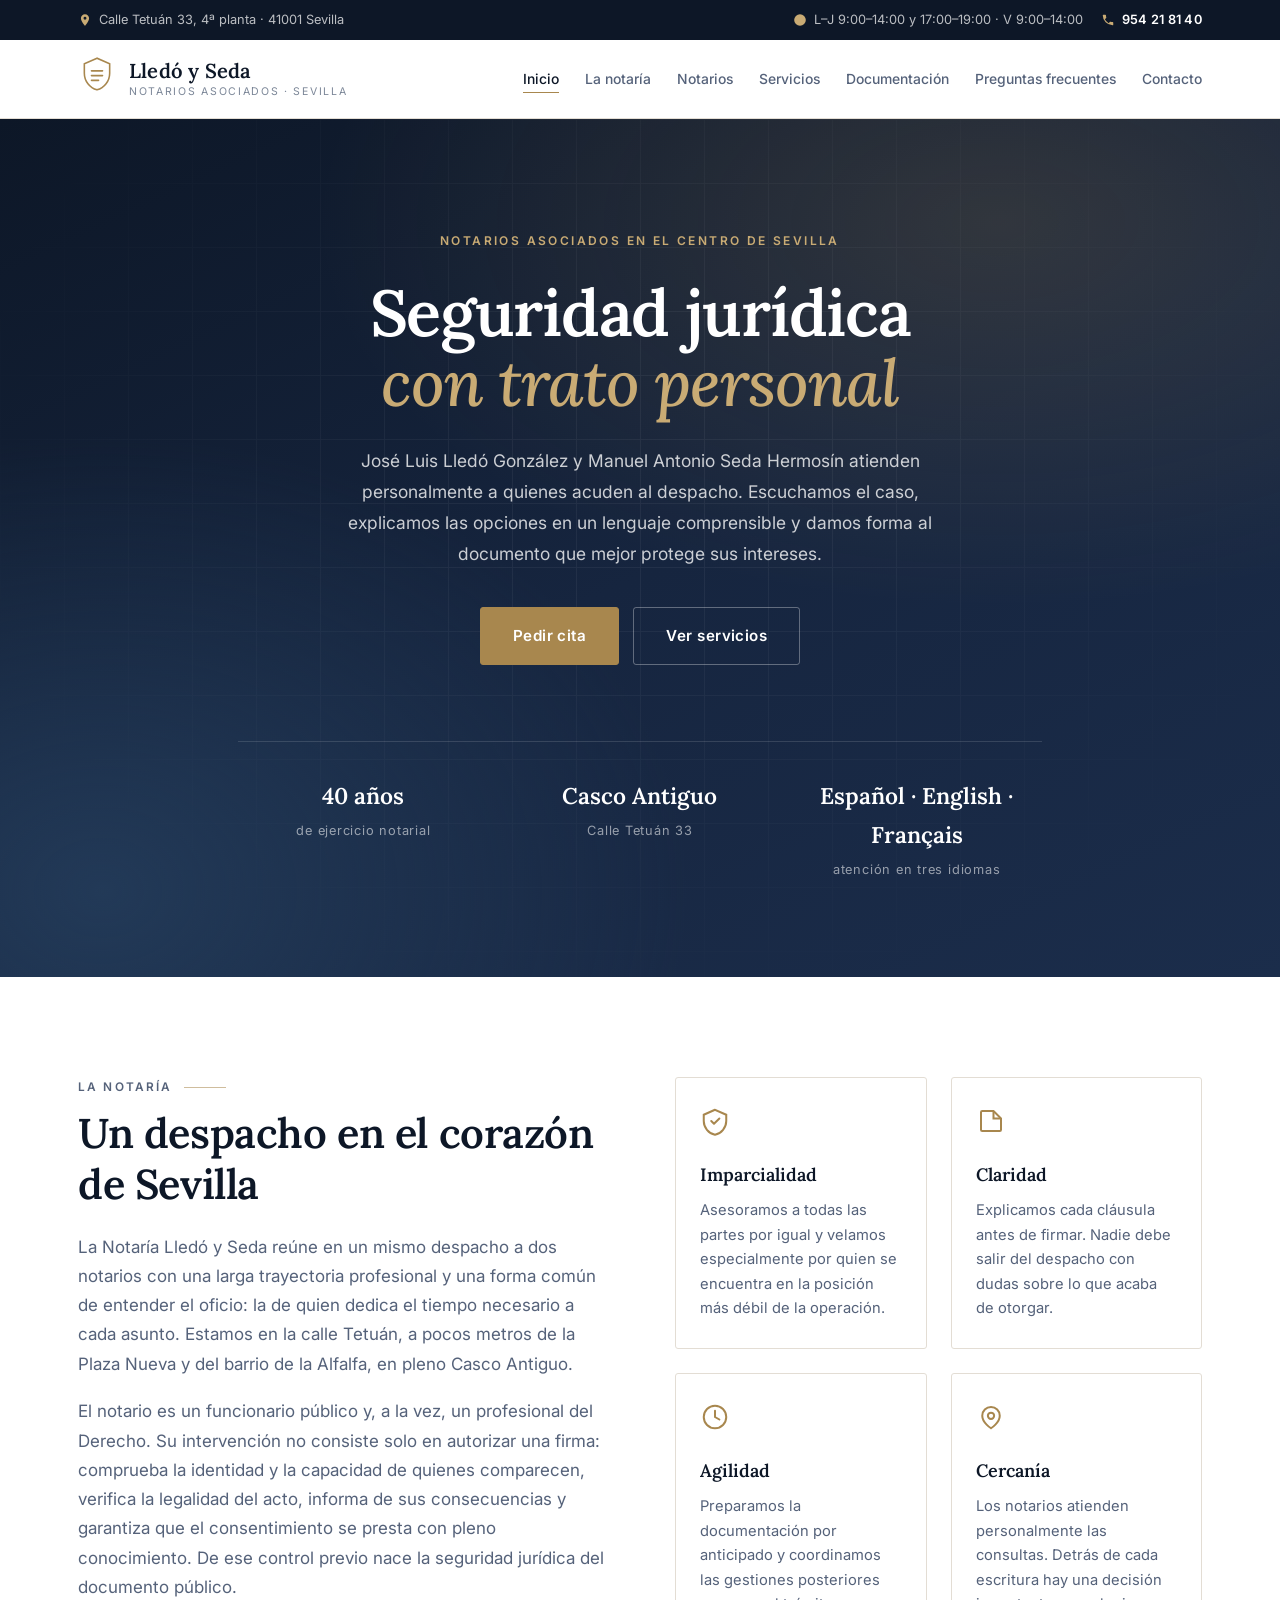
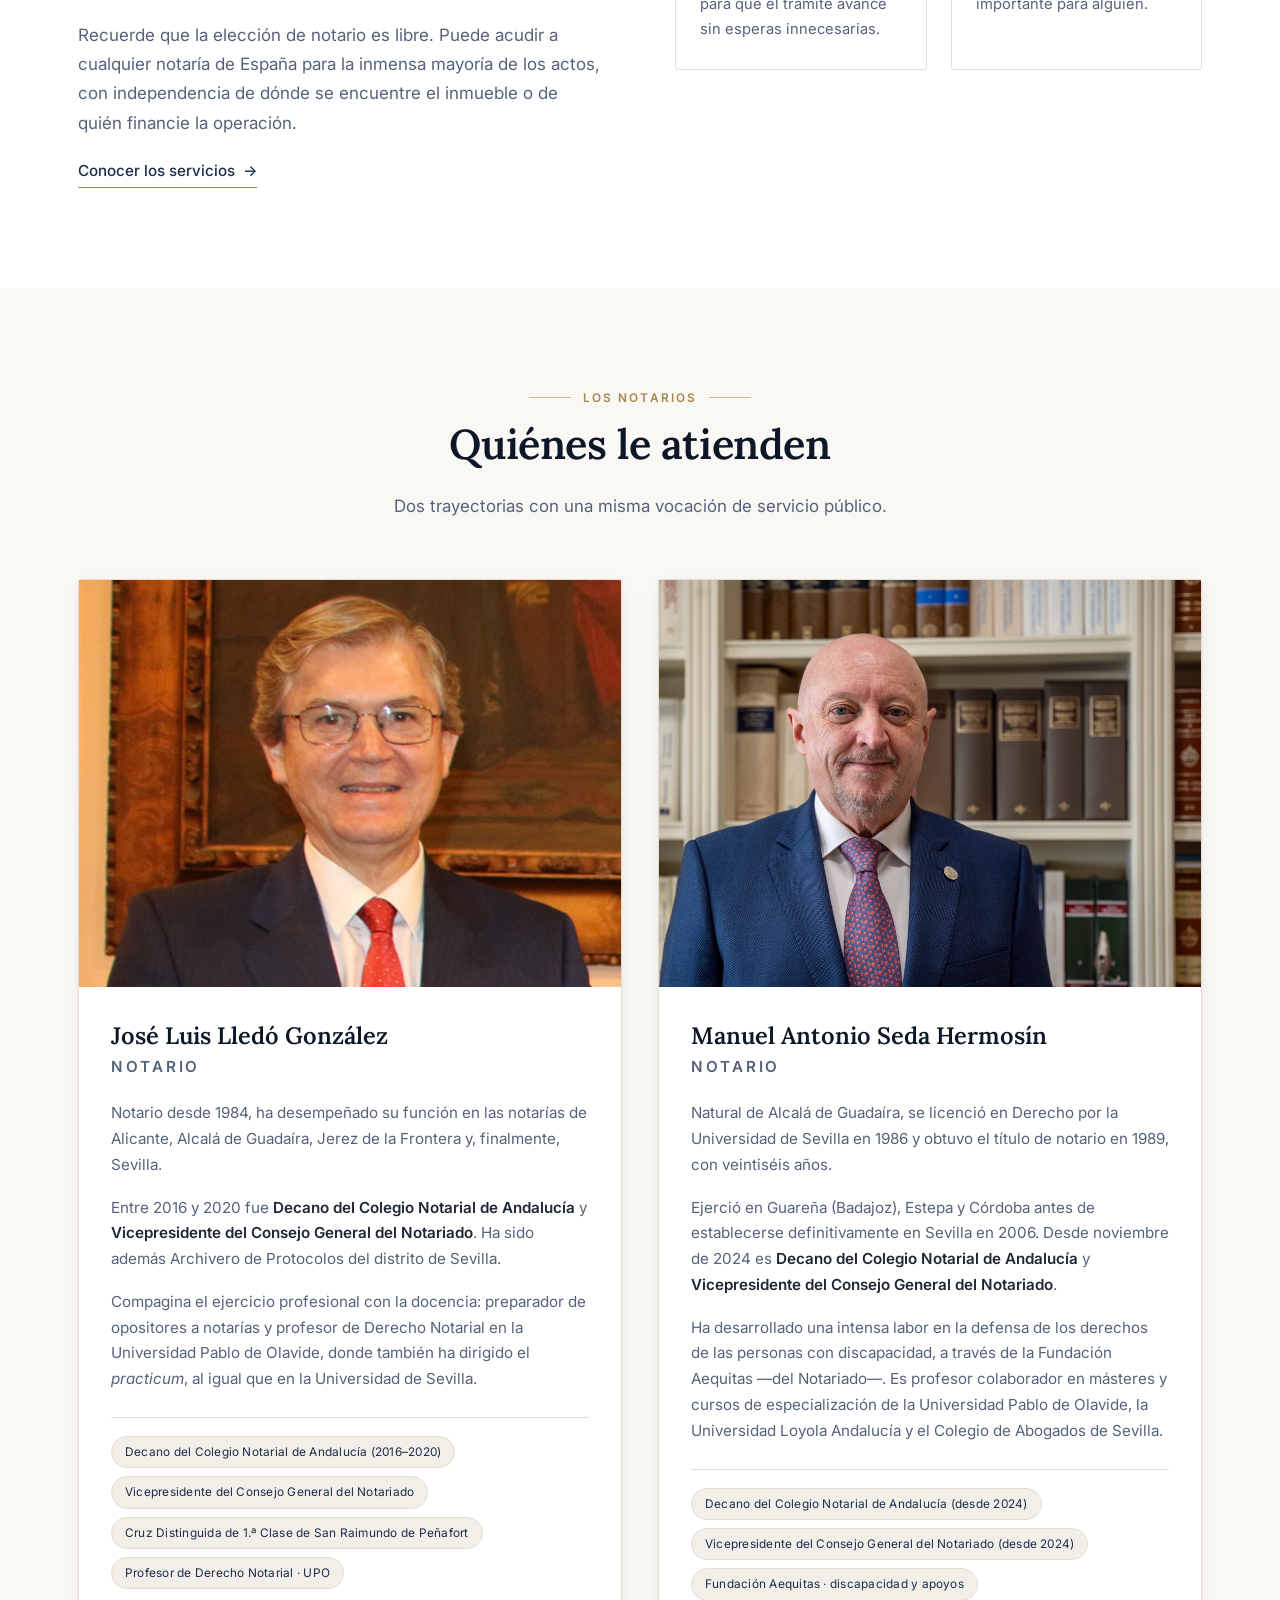
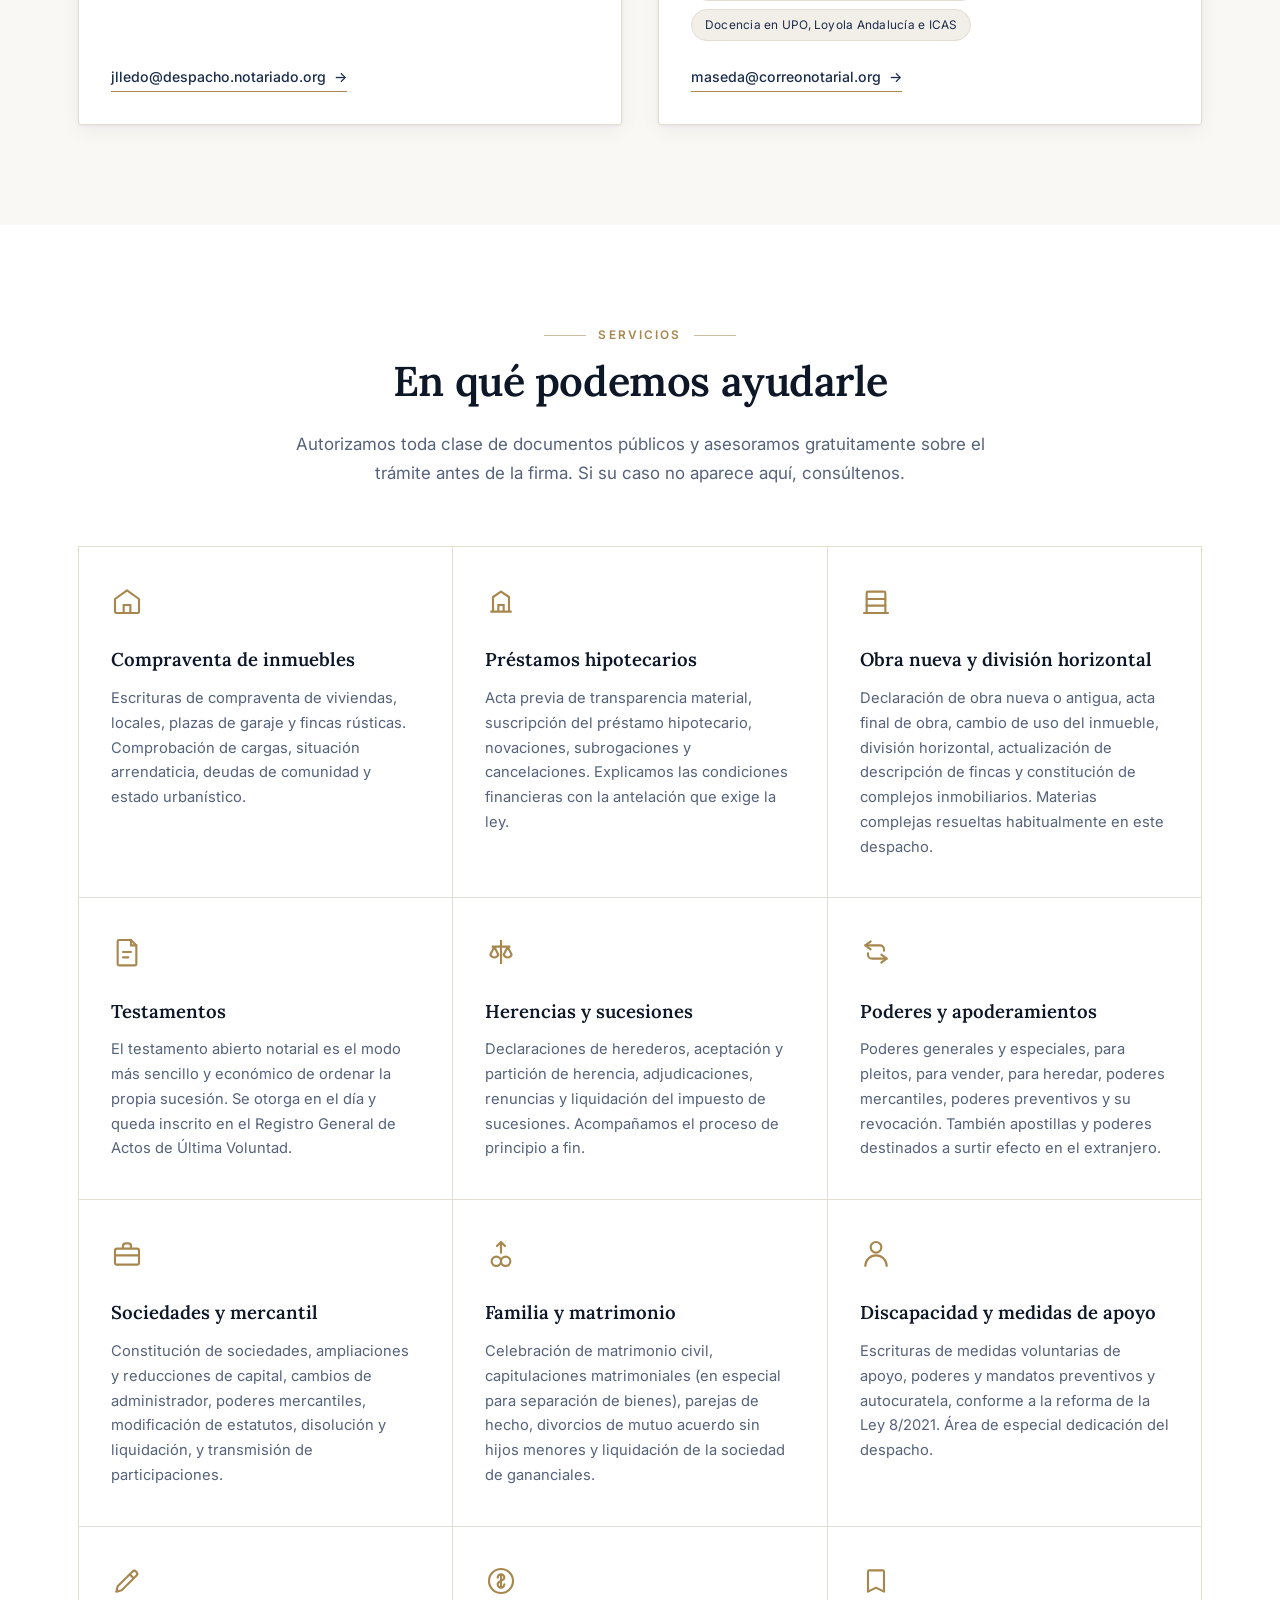
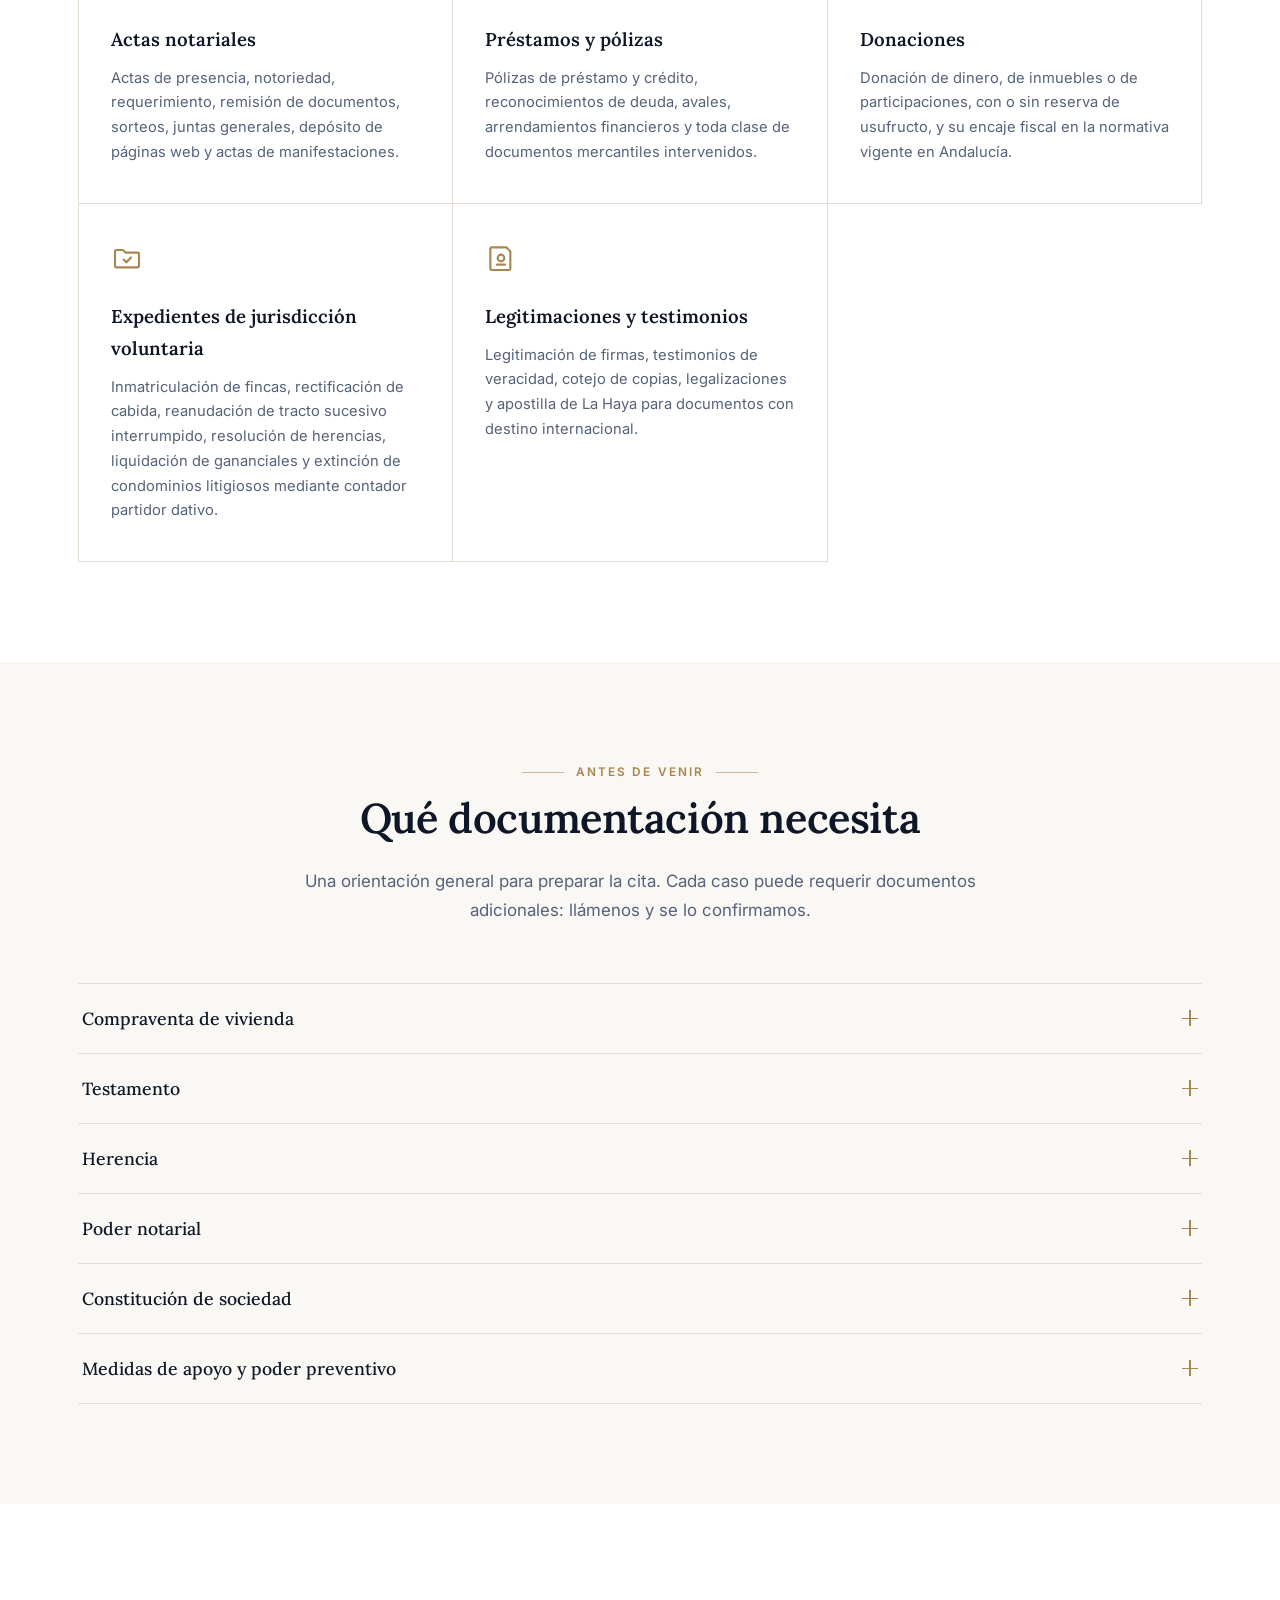
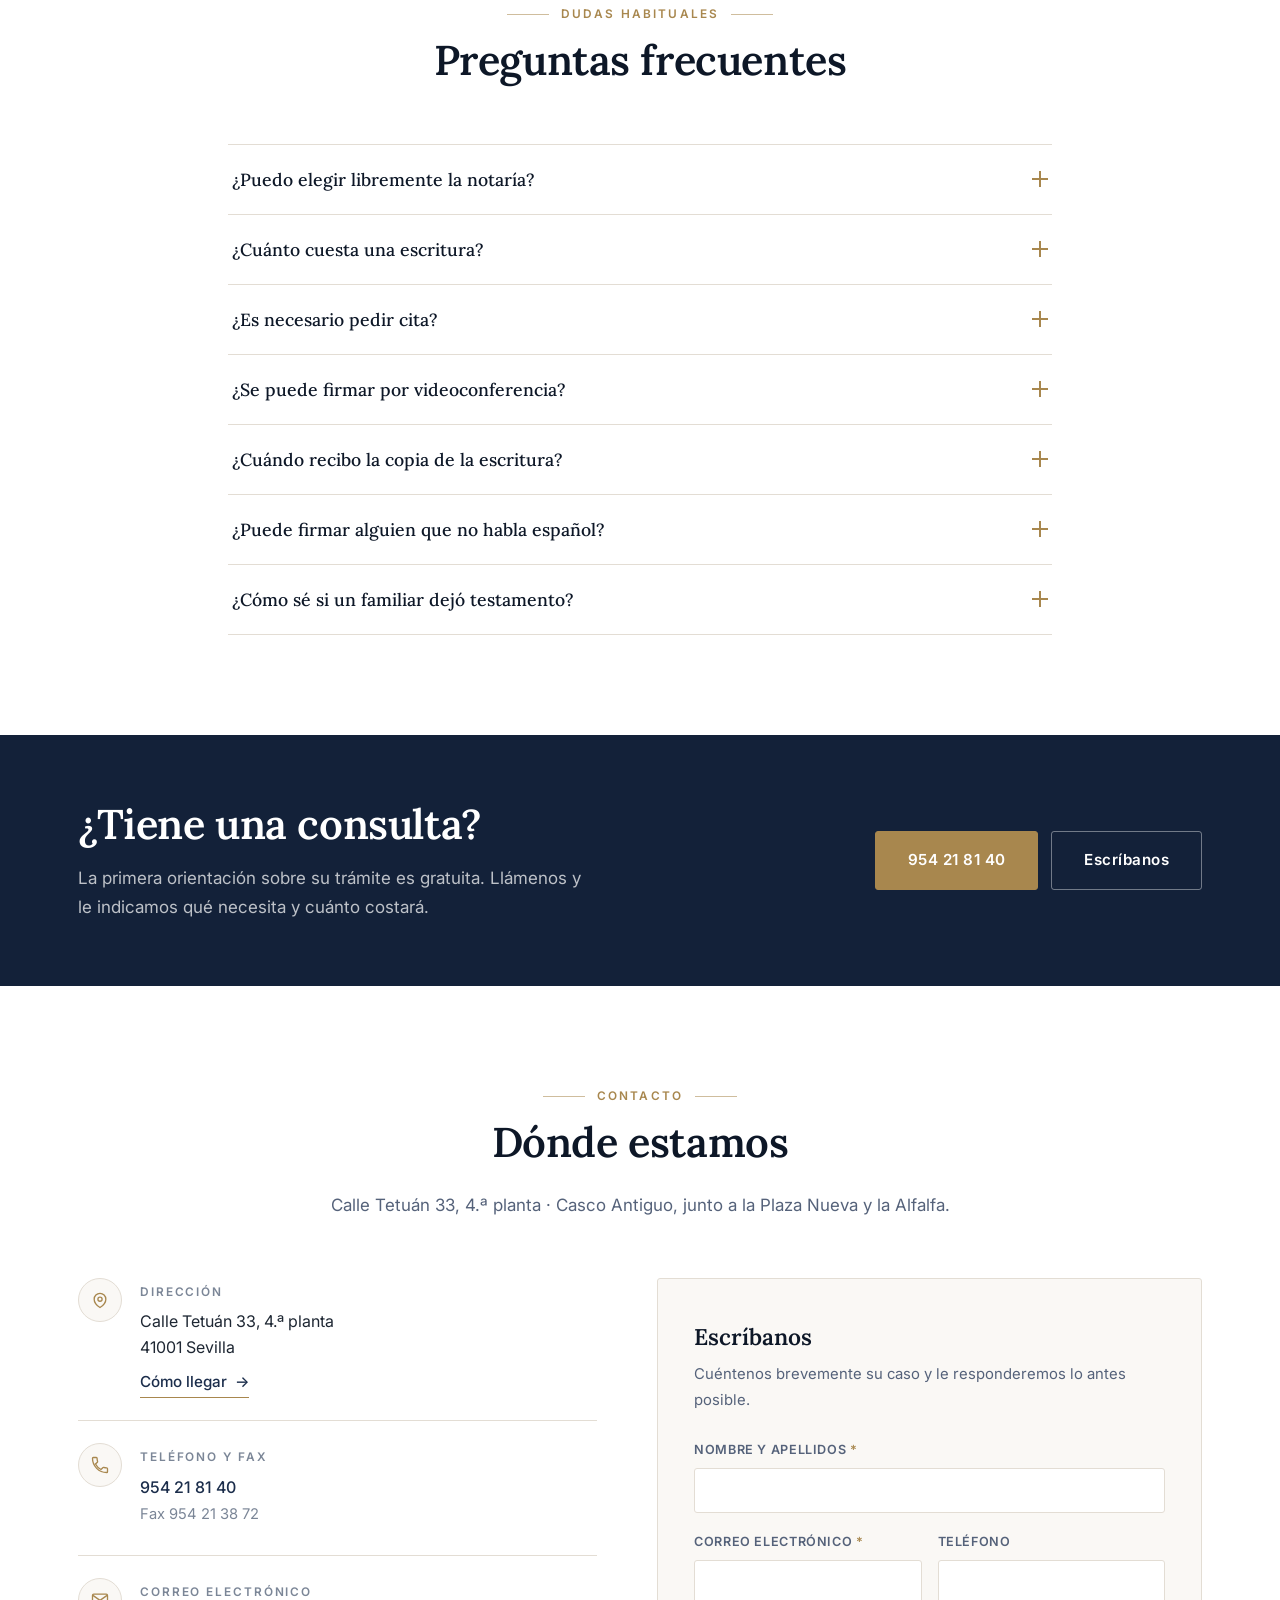
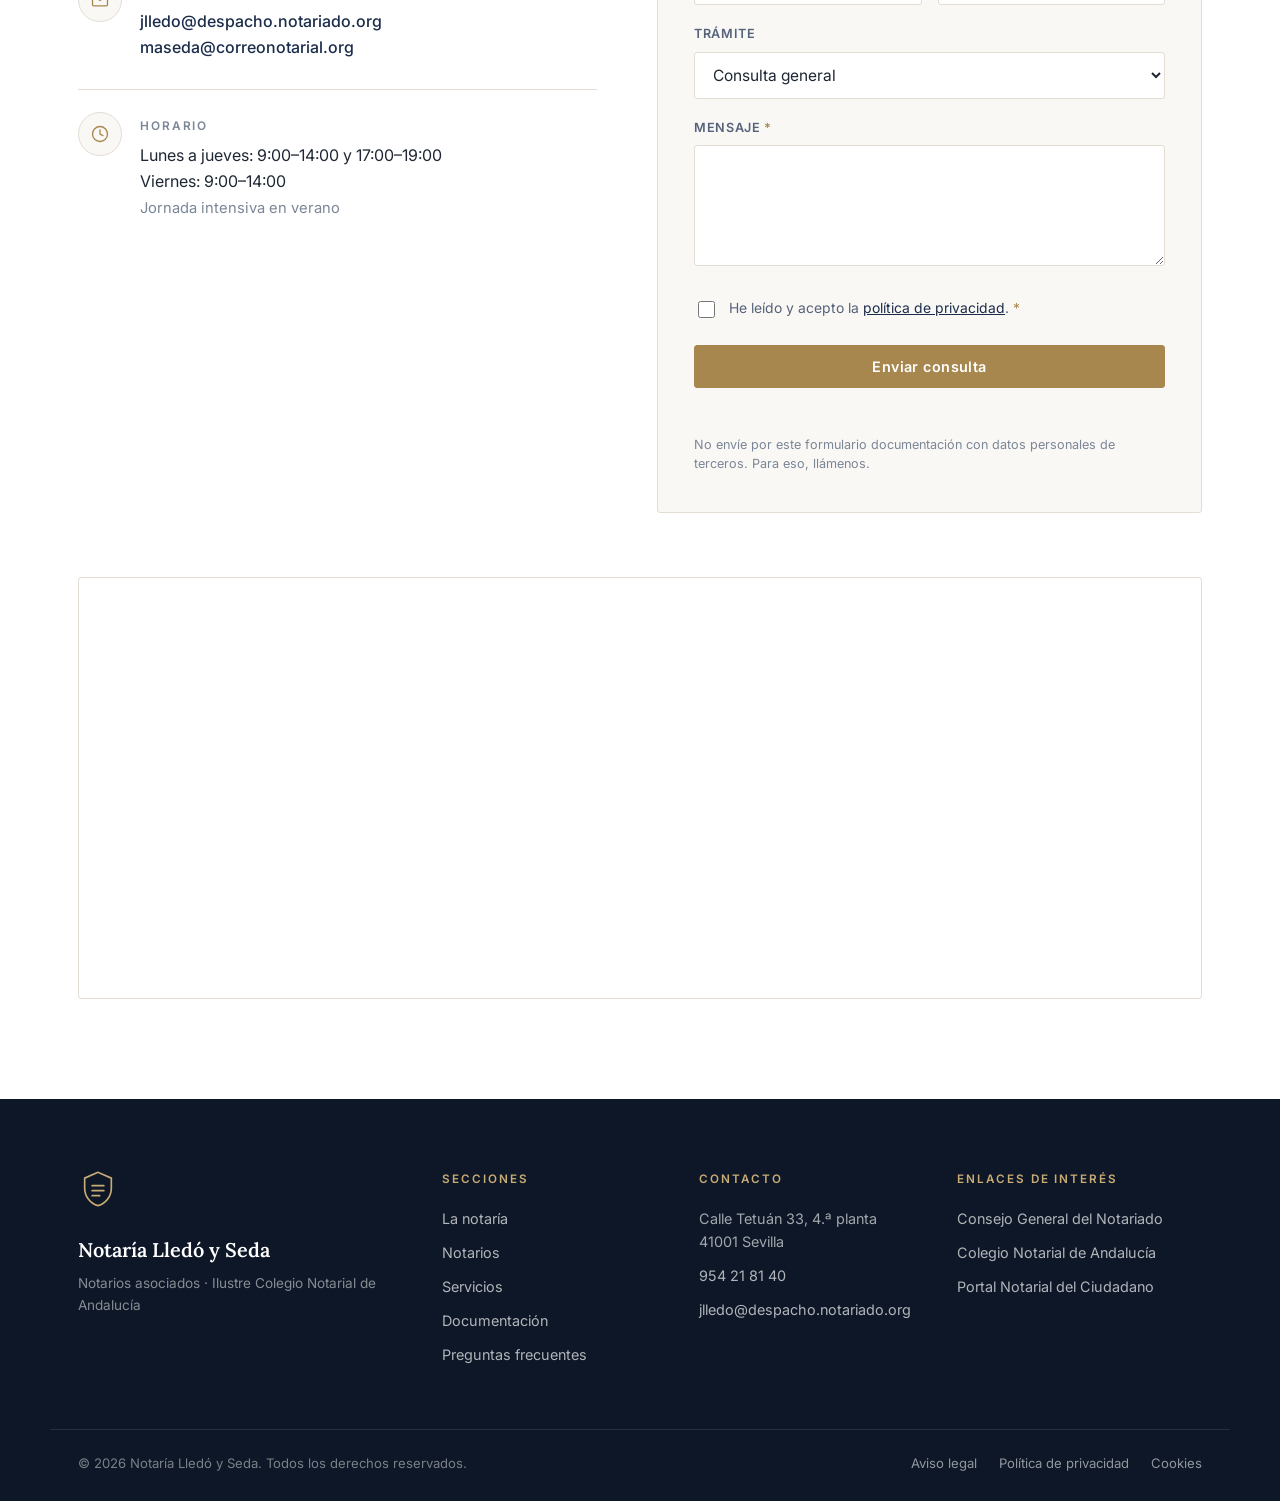
==== commit 9e19d98c: "Aplicar la revision de textos del despacho Incorpora los 23 cambios marcados en el documento "PAGINA" ====
--- a/index.html
+++ b/index.html
@@ -7,8 +7,10 @@
 
 <!-- ============================================================
      NOTARÍA LLEDÓ Y SEDA — Sevilla
-     Datos de contacto y biografías recopilados de fuentes públicas.
-     PENDIENTE DE VERIFICAR por el despacho antes de publicar.
+     Textos revisados por el despacho (documento "PAGINA WEB NOTARÍA
+     (Revisada Seda)", septiembre de 2026). Dirección, teléfono y fax
+     confirmados en esa revisión.
+     Queda pendiente el NIF del titular en las páginas legales.
      Todo el texto es editable directamente aquí.
      ============================================================ -->
 
@@ -16,7 +18,7 @@
 <meta name="keywords" content="notaría Sevilla, notario Sevilla, Lledó y Seda, testamento Sevilla, herencia Sevilla, compraventa vivienda notaría, poderes notariales Sevilla">
 <meta name="author" content="Notaría Lledó y Seda">
 <!-- BORRADOR: noindex mientras la web esté en GitHub Pages pendiente de aprobación.
-     Al publicar en el dominio definitivo, cambiar por: <meta name="robots" content="index, follow"> -->
+     Al publicar en el dominio definitivo, poner el contenido en "index, follow". -->
 <meta name="robots" content="noindex, nofollow">
 <link rel="canonical" href="https://www.notarialledoyseda.es/">
 
@@ -56,7 +58,7 @@
     { "@type": "OpeningHoursSpecification", "dayOfWeek": ["Monday","Tuesday","Wednesday","Thursday"], "opens": "17:00", "closes": "19:00" },
     { "@type": "OpeningHoursSpecification", "dayOfWeek": ["Friday"], "opens": "09:00", "closes": "14:00" }
   ],
-  "availableLanguage": ["es", "en"],
+  "availableLanguage": ["es", "en", "fr"],
   "employee": [
     { "@type": "Person", "name": "José Luis Lledó González", "jobTitle": "Notario" },
     { "@type": "Person", "name": "Manuel Antonio Seda Hermosín", "jobTitle": "Notario" }
@@ -142,7 +144,7 @@
     <ul class="hero__facts">
       <li><strong>40 años</strong><span>de ejercicio notarial</span></li>
       <li><strong>Casco Antiguo</strong><span>Calle Tetuán 33</span></li>
-      <li><strong>Español · English</strong><span>atención en dos idiomas</span></li>
+      <li><strong>Español · English · Français</strong><span>atención en tres idiomas</span></li>
     </ul>
   </div>
 </section>
@@ -246,7 +248,7 @@
             <li>Cruz Distinguida de 1.ª Clase de San Raimundo de Peñafort</li>
             <li>Profesor de Derecho Notarial · UPO</li>
           </ul>
-          <a class="link-arrow" href="mailto:jlledo@correonotarial.org">jlledo@correonotarial.org</a>
+          <a class="link-arrow" href="mailto:jlledo@despacho.notariado.org">jlledo@despacho.notariado.org</a>
         </div>
       </article>
 
@@ -265,18 +267,18 @@
           <p>
             Ejerció en Guareña (Badajoz), Estepa y Córdoba antes de establecerse definitivamente en
             Sevilla en 2006. Desde noviembre de 2024 es <strong>Decano del Colegio Notarial de
-            Andalucía</strong>, cargo que asumió tras haber sido vicedecano de la anterior Junta Directiva.
+            Andalucía</strong> y <strong>Vicepresidente del Consejo General del Notariado</strong>.
           </p>
           <p>
             Ha desarrollado una intensa labor en la defensa de los derechos de las personas con
-            discapacidad, a través de la Fundación Aequitas —del Notariado— y de la sevillana Fundación
-            TAU. Es profesor colaborador en másteres y cursos de especialización de la Universidad Pablo
+            discapacidad, a través de la Fundación Aequitas —del Notariado—. Es profesor colaborador
+            en másteres y cursos de especialización de la Universidad Pablo
             de Olavide, la Universidad Loyola Andalucía y el Colegio de Abogados de Sevilla.
           </p>
           <ul class="tags">
             <li>Decano del Colegio Notarial de Andalucía (desde 2024)</li>
+            <li>Vicepresidente del Consejo General del Notariado (desde 2024)</li>
             <li>Fundación Aequitas · discapacidad y apoyos</li>
-            <li>Fundación TAU</li>
             <li>Docencia en UPO, Loyola Andalucía e ICAS</li>
           </ul>
           <a class="link-arrow" href="mailto:maseda@correonotarial.org">maseda@correonotarial.org</a>
@@ -309,7 +311,13 @@
       <article class="svc reveal">
         <span class="svc__ico" aria-hidden="true"><svg viewBox="0 0 24 24"><path d="M4 20h16M6 20V9l6-4 6 4v11" fill="none" stroke="currentColor" stroke-width="1.6" stroke-linejoin="round"/><path d="M10 20v-5h4v5" fill="none" stroke="currentColor" stroke-width="1.6"/></svg></span>
         <h3>Préstamos hipotecarios</h3>
-        <p>Acta previa de transparencia material, firma de la hipoteca, novaciones, subrogaciones y cancelaciones. Explicamos las condiciones financieras con la antelación que exige la ley.</p>
+        <p>Acta previa de transparencia material, suscripción del préstamo hipotecario, novaciones, subrogaciones y cancelaciones. Explicamos las condiciones financieras con la antelación que exige la ley.</p>
+      </article>
+
+      <article class="svc reveal">
+        <span class="svc__ico" aria-hidden="true"><svg viewBox="0 0 24 24"><path d="M5 21V6a1 1 0 0 1 1-1h12a1 1 0 0 1 1 1v15" fill="none" stroke="currentColor" stroke-width="1.6" stroke-linejoin="round"/><path d="M3 21h18M5 10.5h14M5 15.5h14" fill="none" stroke="currentColor" stroke-width="1.6" stroke-linecap="round"/></svg></span>
+        <h3>Obra nueva y división horizontal</h3>
+        <p>Declaración de obra nueva o antigua, acta final de obra, cambio de uso del inmueble, división horizontal, actualización de descripción de fincas y constitución de complejos inmobiliarios. Materias complejas resueltas habitualmente en este despacho.</p>
       </article>
 
       <article class="svc reveal">
@@ -327,19 +335,19 @@
       <article class="svc reveal">
         <span class="svc__ico" aria-hidden="true"><svg viewBox="0 0 24 24"><path d="M4 7h11a3 3 0 0 1 3 3v1" fill="none" stroke="currentColor" stroke-width="1.6" stroke-linecap="round"/><path d="M8 4 4 7l4 3M20 17H9a3 3 0 0 1-3-3v-1" fill="none" stroke="currentColor" stroke-width="1.6" stroke-linecap="round" stroke-linejoin="round"/><path d="m16 14 4 3-4 3" fill="none" stroke="currentColor" stroke-width="1.6" stroke-linecap="round" stroke-linejoin="round"/></svg></span>
         <h3>Poderes y apoderamientos</h3>
-        <p>Poderes generales y especiales, para pleitos, para vender, poderes preventivos y su revocación. También apostillas y poderes destinados a surtir efecto en el extranjero.</p>
+        <p>Poderes generales y especiales, para pleitos, para vender, para heredar, poderes mercantiles, poderes preventivos y su revocación. También apostillas y poderes destinados a surtir efecto en el extranjero.</p>
       </article>
 
       <article class="svc reveal">
         <span class="svc__ico" aria-hidden="true"><svg viewBox="0 0 24 24"><rect x="3" y="8" width="18" height="12" rx="1.5" fill="none" stroke="currentColor" stroke-width="1.6"/><path d="M9 8V6a2 2 0 0 1 2-2h2a2 2 0 0 1 2 2v2M3 13h18" fill="none" stroke="currentColor" stroke-width="1.6"/></svg></span>
         <h3>Sociedades y mercantil</h3>
-        <p>Constitución de sociedades, ampliaciones y reducciones de capital, cambios de administrador, modificación de estatutos, disolución y liquidación, y transmisión de participaciones.</p>
+        <p>Constitución de sociedades, ampliaciones y reducciones de capital, cambios de administrador, poderes mercantiles, modificación de estatutos, disolución y liquidación, y transmisión de participaciones.</p>
       </article>
 
       <article class="svc reveal">
         <span class="svc__ico" aria-hidden="true"><svg viewBox="0 0 24 24"><path d="M8.5 21a3.5 3.5 0 1 0 0-7 3.5 3.5 0 0 0 0 7zm7 0a3.5 3.5 0 1 0 0-7 3.5 3.5 0 0 0 0 7z" fill="none" stroke="currentColor" stroke-width="1.6"/><path d="M12 3v8M9 6l3-3 3 3" fill="none" stroke="currentColor" stroke-width="1.6" stroke-linecap="round" stroke-linejoin="round"/></svg></span>
         <h3>Familia y matrimonio</h3>
-        <p>Capitulaciones matrimoniales, separación de bienes, parejas de hecho, divorcios de mutuo acuerdo sin hijos menores y liquidación de la sociedad de gananciales.</p>
+        <p>Celebración de matrimonio civil, capitulaciones matrimoniales (en especial para separación de bienes), parejas de hecho, divorcios de mutuo acuerdo sin hijos menores y liquidación de la sociedad de gananciales.</p>
       </article>
 
       <article class="svc reveal">
@@ -364,6 +372,12 @@
         <span class="svc__ico" aria-hidden="true"><svg viewBox="0 0 24 24"><path d="M7 4h10a1 1 0 0 1 1 1v15l-6-3-6 3V5a1 1 0 0 1 1-1z" fill="none" stroke="currentColor" stroke-width="1.6" stroke-linejoin="round"/></svg></span>
         <h3>Donaciones</h3>
         <p>Donación de dinero, de inmuebles o de participaciones, con o sin reserva de usufructo, y su encaje fiscal en la normativa vigente en Andalucía.</p>
+      </article>
+
+      <article class="svc reveal">
+        <span class="svc__ico" aria-hidden="true"><svg viewBox="0 0 24 24"><path d="M3 7a1 1 0 0 1 1-1h5l2 2h9a1 1 0 0 1 1 1v9a1 1 0 0 1-1 1H4a1 1 0 0 1-1-1V7z" fill="none" stroke="currentColor" stroke-width="1.6" stroke-linejoin="round"/><path d="m9.5 13.2 2 2 3.5-3.6" fill="none" stroke="currentColor" stroke-width="1.6" stroke-linecap="round" stroke-linejoin="round"/></svg></span>
+        <h3>Expedientes de jurisdicción voluntaria</h3>
+        <p>Inmatriculación de fincas, rectificación de cabida, reanudación de tracto sucesivo interrumpido, resolución de herencias, liquidación de gananciales y extinción de condominios litigiosos mediante contador partidor dativo.</p>
       </article>
 
       <article class="svc reveal">
@@ -409,8 +423,8 @@
         <div class="acc__panel"><div class="acc__inner">
           <ul class="list">
             <li>DNI, NIE o pasaporte en vigor.</li>
-            <li>Estado civil y, si procede, datos del cónyuge y régimen económico matrimonial.</li>
-            <li>Nombre y apellidos de los hijos u otras personas a quienes desee designar.</li>
+            <li>Estado civil y, si procede, datos del cónyuge.</li>
+            <li>Nombre y apellidos de los hijos u otras personas a quienes desee designar sucesores.</li>
             <li>Una idea aproximada de cómo desea distribuir su patrimonio; no es necesario aportar escrituras ni relación de bienes.</li>
           </ul>
           <p class="note">El testamento se otorga normalmente en el mismo día y su contenido queda bajo secreto de protocolo. Puede modificarse tantas veces como se quiera: siempre vale el último.</p>
@@ -486,14 +500,14 @@
       <div class="acc__item">
         <h3><button class="acc__btn" aria-expanded="false">¿Puedo elegir libremente la notaría?<span class="acc__ico" aria-hidden="true"></span></button></h3>
         <div class="acc__panel"><div class="acc__inner">
-          <p>Sí. La libre elección de notario es un derecho del ciudadano. En una compraventa con hipoteca, por ejemplo, corresponde al comprador designar la notaría, aunque sea el banco quien financie la operación.</p>
+          <p>Sí. La libre elección de notario es un derecho del ciudadano. En una compraventa sin hipoteca, por ejemplo, la elección corresponde a quien asuma la mayor parte de los honorarios notariales. En una compraventa con hipoteca, corresponde al comprador designar la notaría, aunque sea el banco quien financie la operación.</p>
         </div></div>
       </div>
 
       <div class="acc__item">
         <h3><button class="acc__btn" aria-expanded="false">¿Cuánto cuesta una escritura?<span class="acc__ico" aria-hidden="true"></span></button></h3>
         <div class="acc__panel"><div class="acc__inner">
-          <p>Los honorarios notariales son aranceles fijados por el Gobierno (Real Decreto 1426/1989) e idénticos en toda España: no hay competencia en precio entre notarías. Dependen del tipo de documento, de su cuantía y del número de folios. Podemos facilitarle una estimación previa sin compromiso.</p>
+          <p>Los honorarios notariales son aranceles fijados por el Gobierno (Real Decreto 1426/1989) e idénticos en toda España: no hay competencia en precio entre notarías. Dependen del tipo de documento, de su cuantía y del número de folios. Podemos facilitarle una estimación previa y meramente orientativa sin compromiso.</p>
         </div></div>
       </div>
 
@@ -514,14 +528,14 @@
       <div class="acc__item">
         <h3><button class="acc__btn" aria-expanded="false">¿Cuándo recibo la copia de la escritura?<span class="acc__ico" aria-hidden="true"></span></button></h3>
         <div class="acc__panel"><div class="acc__inner">
-          <p>La copia simple suele entregarse el mismo día de la firma. La copia autorizada, que es la que tiene valor de documento público, se prepara en los días siguientes. Si el documento debe inscribirse en un registro, remitimos telemáticamente la copia electrónica el mismo día del otorgamiento.</p>
+          <p>La copia simple suele entregarse el mismo día de la firma. La copia autorizada, que es la que tiene valor de documento público, se prepara en los días siguientes. Si el documento debe inscribirse en un registro, remitimos telemáticamente la copia electrónica el mismo día del otorgamiento. La copia autorizada puede solicitarse en papel o en formato electrónico con CSV; ambos formatos tienen el mismo coste.</p>
         </div></div>
       </div>
 
       <div class="acc__item">
         <h3><button class="acc__btn" aria-expanded="false">¿Puede firmar alguien que no habla español?<span class="acc__ico" aria-hidden="true"></span></button></h3>
         <div class="acc__panel"><div class="acc__inner">
-          <p>Sí. En el despacho atendemos en español e inglés. Cuando el otorgante no comprende suficientemente el idioma del documento, la ley exige la intervención de intérprete; podemos indicarle cómo organizarlo.</p>
+          <p>Sí. En el despacho atendemos en español, inglés y francés. Cuando el otorgante no comprende suficientemente el idioma del documento, la ley exige la intervención de intérprete; podemos indicarle cómo organizarlo.</p>
         </div></div>
       </div>
 
@@ -581,7 +595,7 @@
             <div>
               <h3>Correo electrónico</h3>
               <p>
-                <a href="mailto:jlledo@correonotarial.org">jlledo@correonotarial.org</a><br>
+                <a href="mailto:jlledo@despacho.notariado.org">jlledo@despacho.notariado.org</a><br>
                 <a href="mailto:maseda@correonotarial.org">maseda@correonotarial.org</a>
               </p>
             </div>
@@ -697,7 +711,7 @@
       <ul>
         <li>Calle Tetuán 33, 4.ª planta<br>41001 Sevilla</li>
         <li><a href="tel:+34954218140">954 21 81 40</a></li>
-        <li><a href="mailto:jlledo@correonotarial.org">jlledo@correonotarial.org</a></li>
+        <li><a href="mailto:jlledo@despacho.notariado.org">jlledo@despacho.notariado.org</a></li>
       </ul>
     </div>
 
--- a/css/styles.css
+++ b/css/styles.css
@@ -270,8 +270,17 @@
 .notary .link-arrow{margin-top:auto; align-self:flex-start; font-size:.88rem}
 
 /* ---------- Servicios ---------- */
-.services{display:grid; grid-template-columns:repeat(3,1fr); gap:2px; background:var(--line); border:1px solid var(--line)}
-.svc{background:var(--white); padding:38px 32px; transition:background .3s var(--ease)}
+.services{
+  display:grid; grid-template-columns:repeat(3,1fr);
+  border-top:1px solid var(--line); border-left:1px solid var(--line);
+}
+/* Las separaciones van en cada tarjeta, no en el hueco de la rejilla: asi una
+   ultima fila incompleta queda en blanco en vez de mostrar un bloque de color. */
+.svc{
+  background:var(--white); padding:38px 32px;
+  border-right:1px solid var(--line); border-bottom:1px solid var(--line);
+  transition:background .3s var(--ease);
+}
 .svc:hover{background:var(--cream)}
 .svc__ico{display:block; color:var(--gold); margin-bottom:18px}
 .svc__ico svg{width:32px; height:32px}
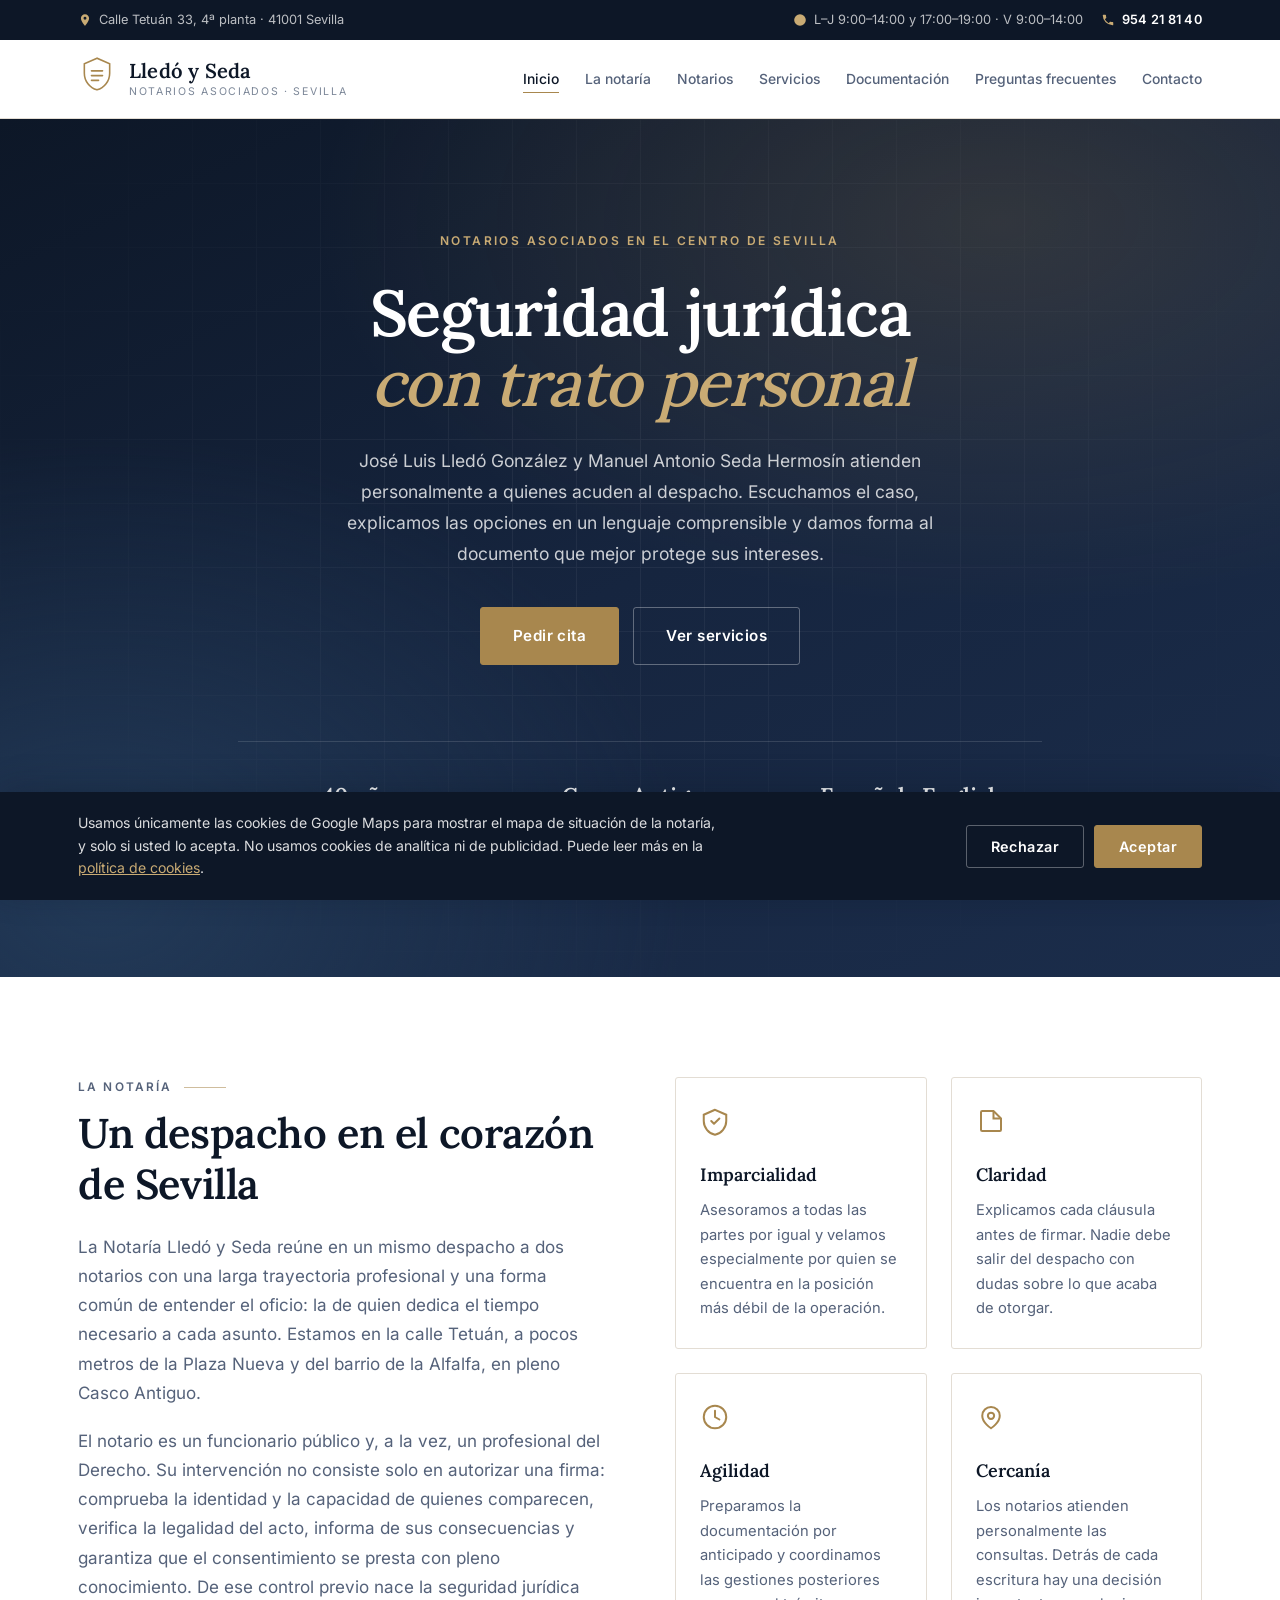
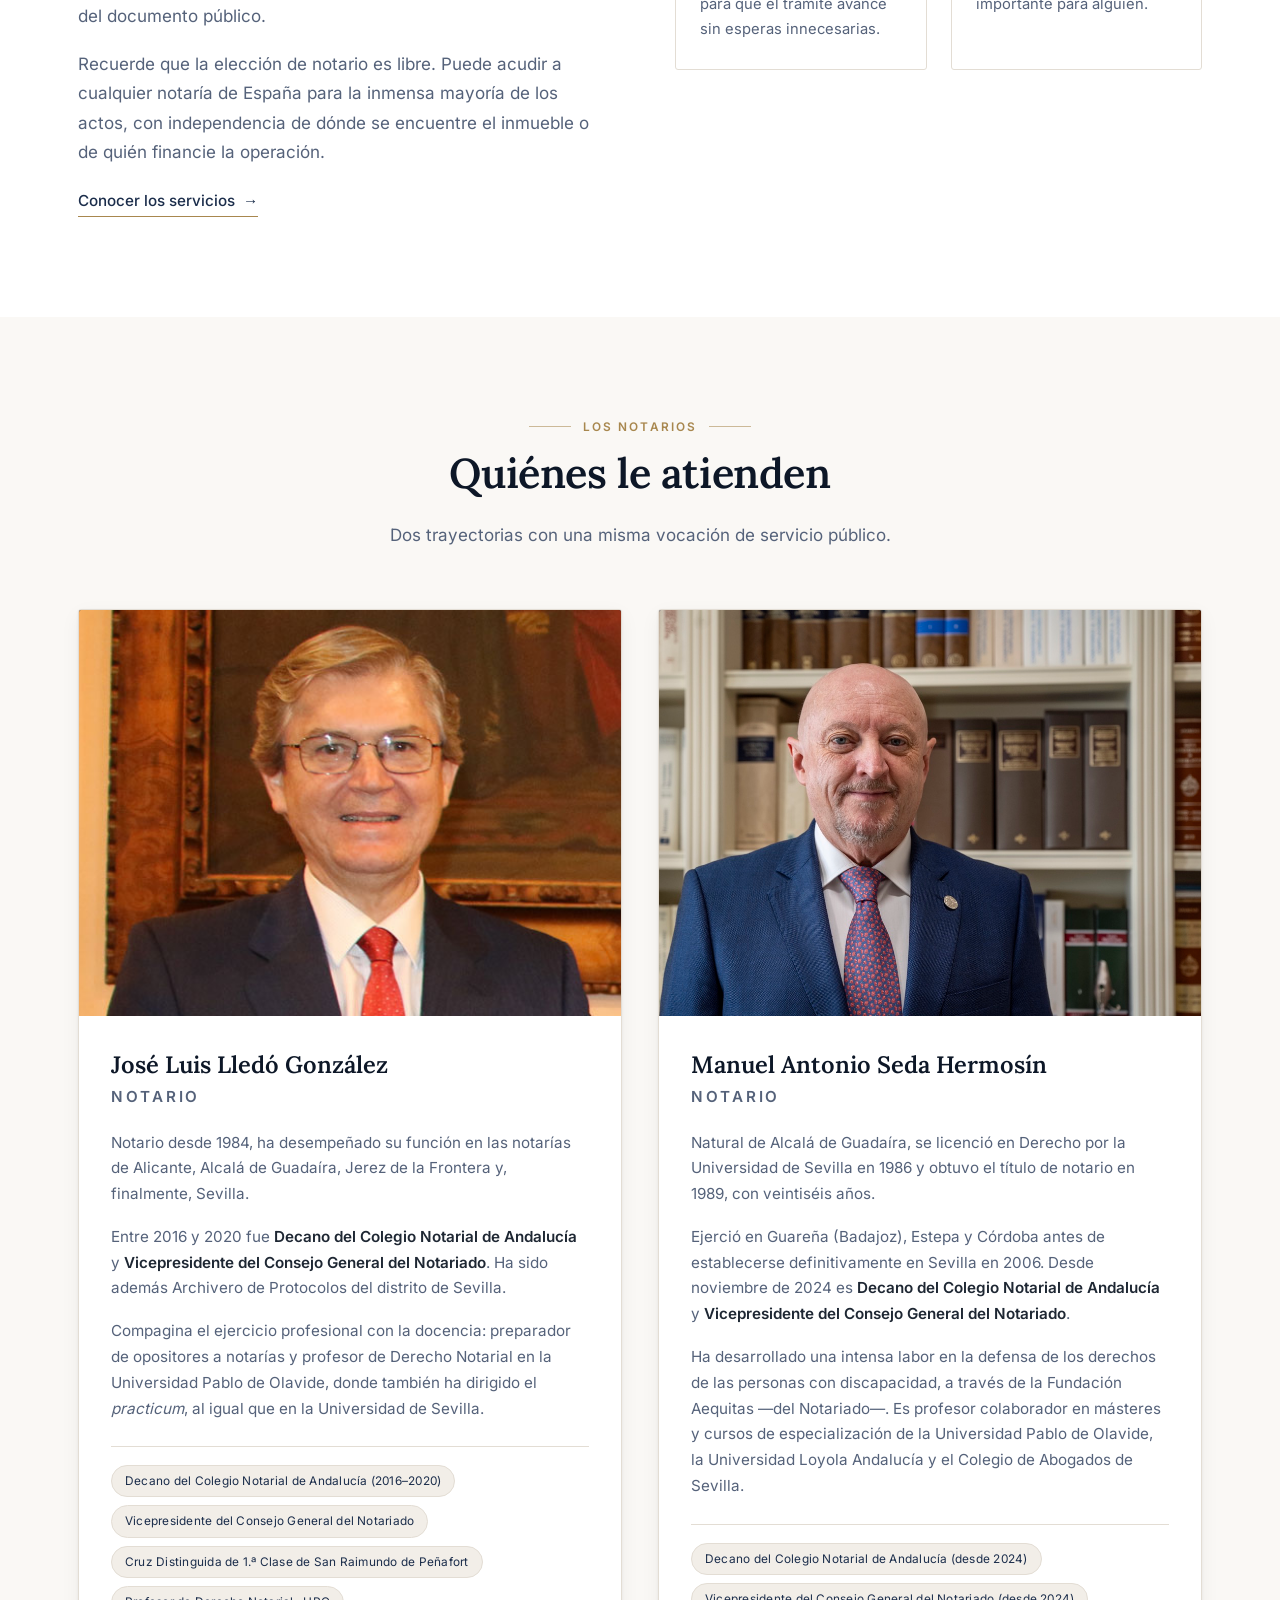
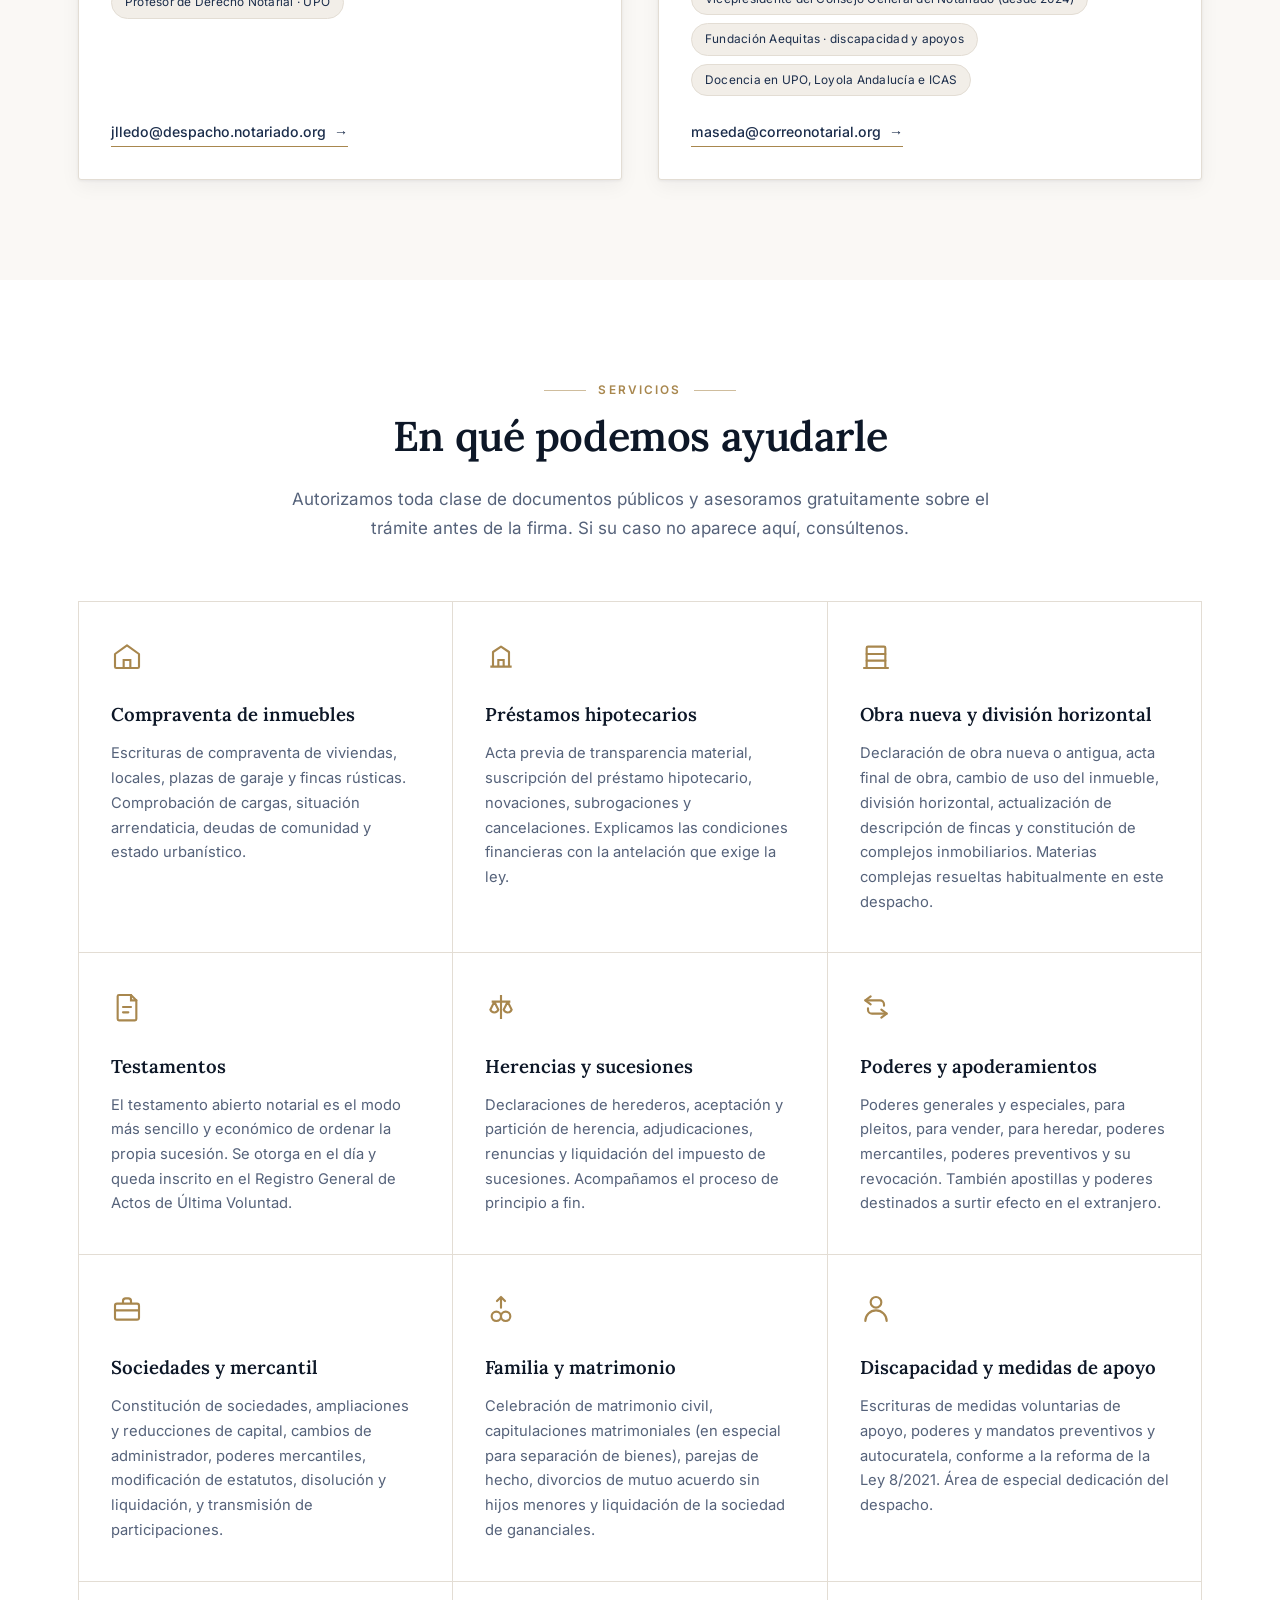
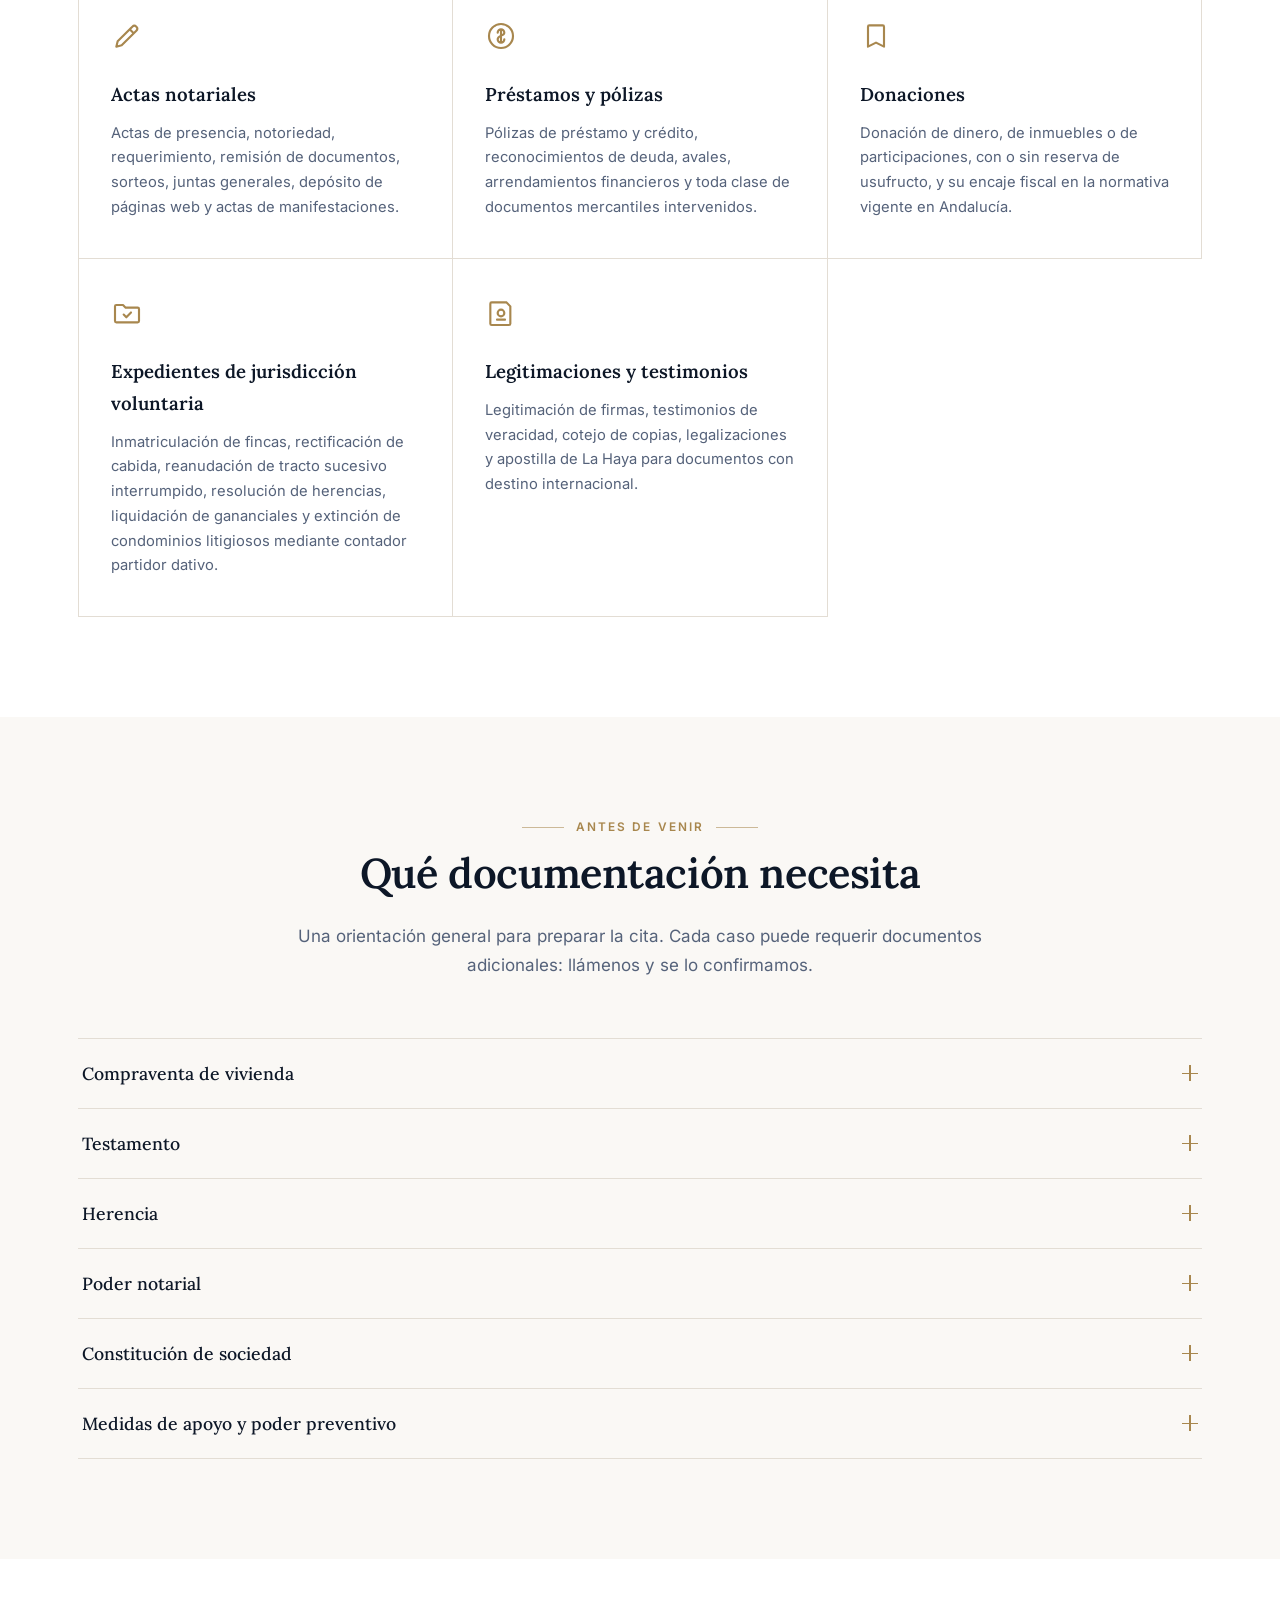
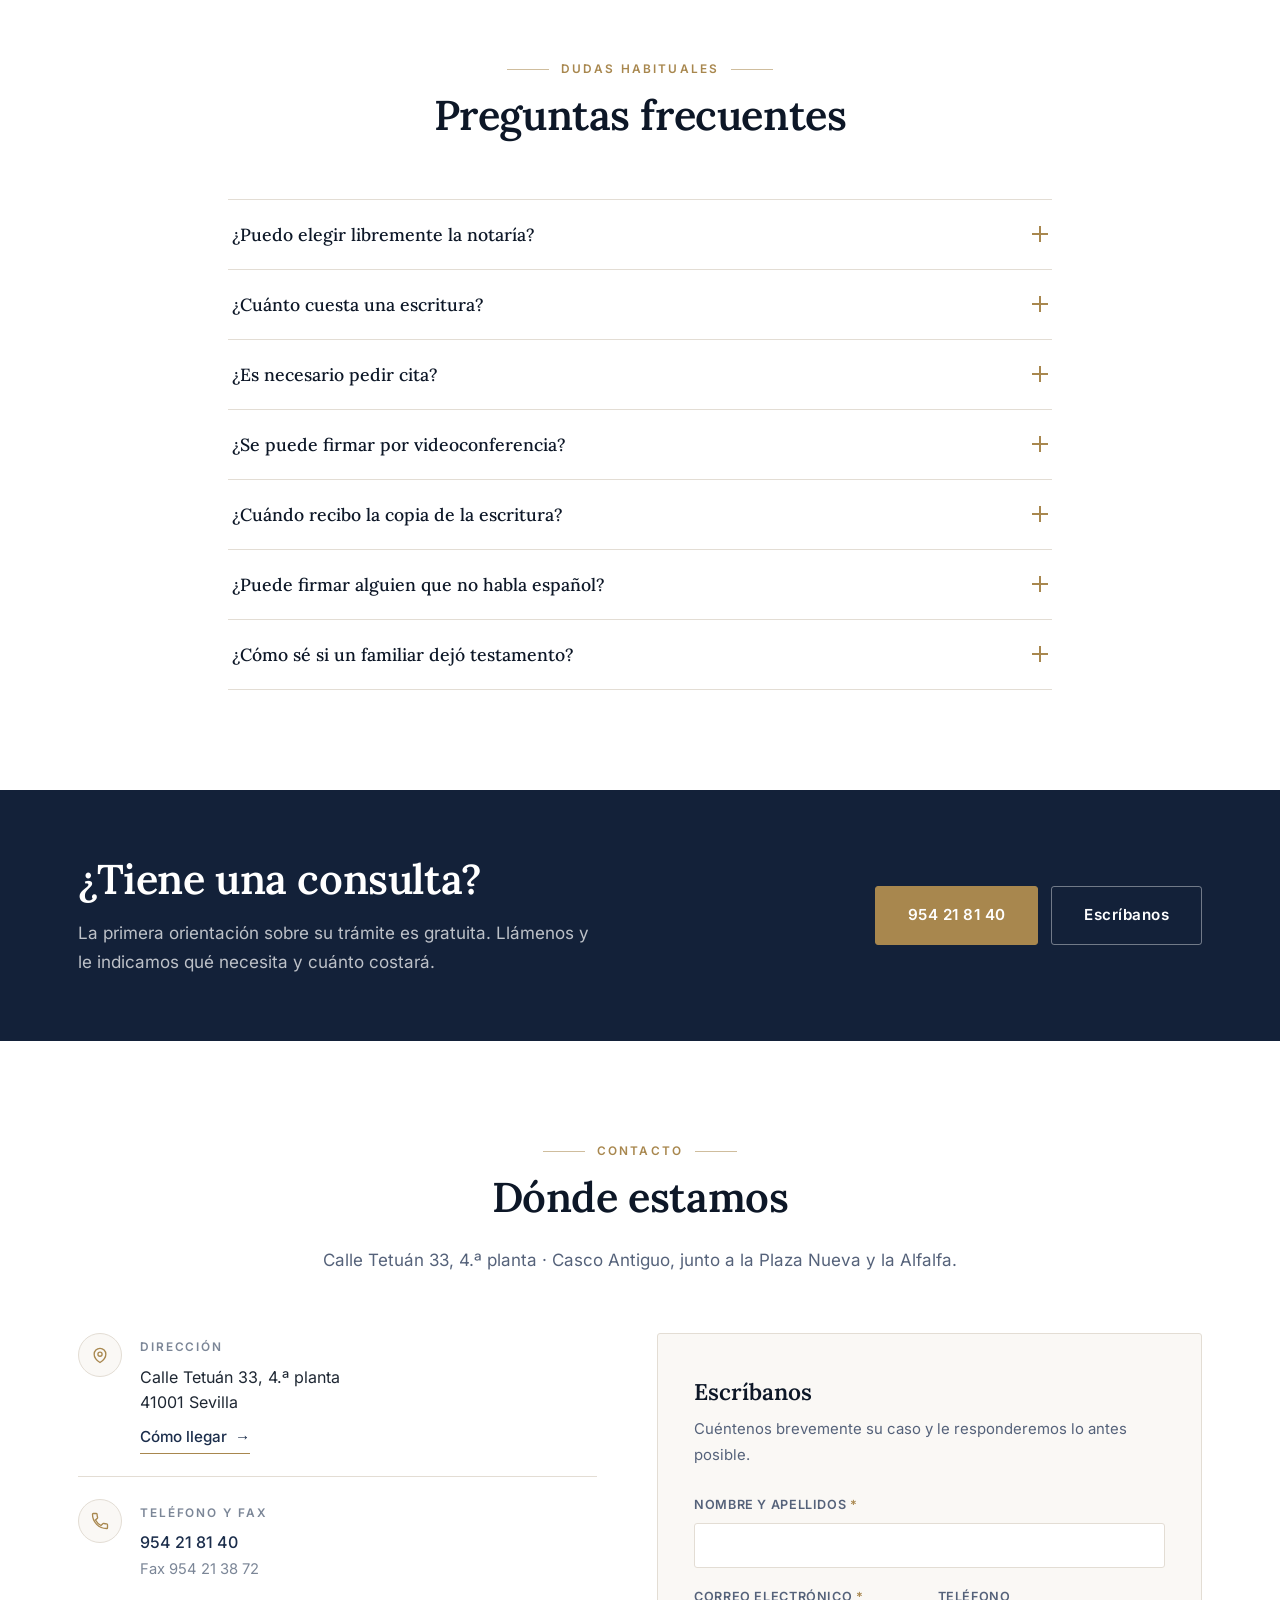
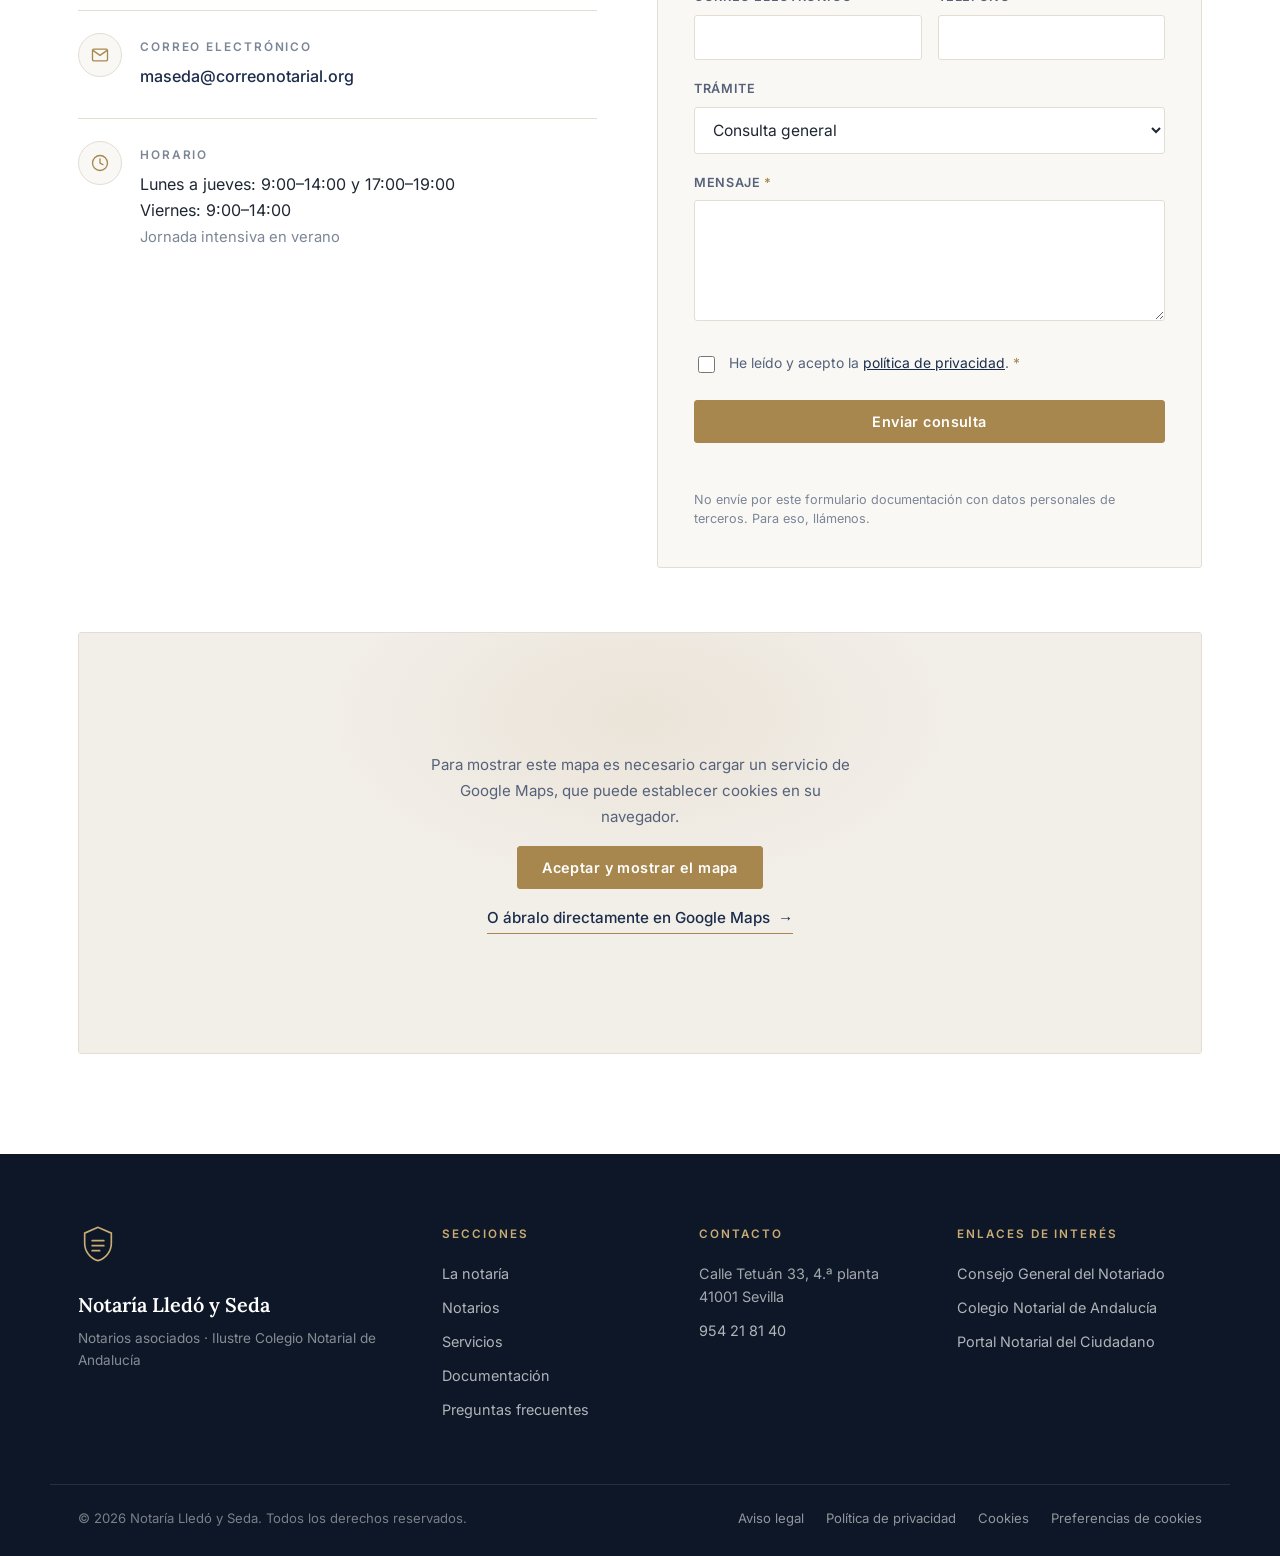
==== commit 7578a427: "Cumplimiento de cookies y ajustes solicitados por el despacho Cookies / ePrivacy: - Tipografias (Lor" ====
--- a/index.html
+++ b/index.html
@@ -30,9 +30,6 @@
 <meta property="og:url" content="https://www.notarialledoyseda.es/">
 
 <link rel="icon" href="img/favicon.svg" type="image/svg+xml">
-<link rel="preconnect" href="https://fonts.googleapis.com">
-<link rel="preconnect" href="https://fonts.gstatic.com" crossorigin>
-<link href="https://fonts.googleapis.com/css2?family=Lora:wght@400;500;600;700&family=Inter:wght@300;400;500;600&display=swap" rel="stylesheet">
 <link rel="stylesheet" href="css/styles.css">
 
 <script type="application/ld+json">
@@ -595,7 +592,6 @@
             <div>
               <h3>Correo electrónico</h3>
               <p>
-                <a href="mailto:jlledo@despacho.notariado.org">jlledo@despacho.notariado.org</a><br>
                 <a href="mailto:maseda@correonotarial.org">maseda@correonotarial.org</a>
               </p>
             </div>
@@ -670,11 +666,21 @@
       </div>
     </div>
 
-    <div class="map reveal">
+    <div class="map reveal" id="mapBox">
+      <!-- El iframe de Google Maps no se carga hasta que el visitante acepta las
+           cookies (ver banner al final de la página y js/script.js). Sin
+           consentimiento se muestra el aviso de abajo en su lugar. -->
       <iframe
+        id="mapFrame"
         title="Mapa de situación de la Notaría Lledó y Seda, Calle Tetuán 33, Sevilla"
-        src="https://www.google.com/maps?q=Calle%20Tetu%C3%A1n%2033%2C%2041001%20Sevilla&output=embed"
-        loading="lazy" referrerpolicy="no-referrer-when-downgrade" allowfullscreen></iframe>
+        data-src="https://www.google.com/maps?q=Calle%20Tetu%C3%A1n%2033%2C%2041001%20Sevilla&output=embed"
+        loading="lazy" referrerpolicy="no-referrer-when-downgrade" allowfullscreen hidden></iframe>
+      <div class="map__consent" id="mapConsent">
+        <p>Para mostrar este mapa es necesario cargar un servicio de Google Maps, que puede
+          establecer cookies en su navegador.</p>
+        <button type="button" class="btn btn--gold" id="mapConsentAccept">Aceptar y mostrar el mapa</button>
+        <a class="link-arrow" href="https://maps.google.com/?q=Calle+Tetu%C3%A1n+33,+41001+Sevilla" target="_blank" rel="noopener">O ábralo directamente en Google Maps</a>
+      </div>
     </div>
   </div>
 </section>
@@ -711,7 +717,6 @@
       <ul>
         <li>Calle Tetuán 33, 4.ª planta<br>41001 Sevilla</li>
         <li><a href="tel:+34954218140">954 21 81 40</a></li>
-        <li><a href="mailto:jlledo@despacho.notariado.org">jlledo@despacho.notariado.org</a></li>
       </ul>
     </div>
 
@@ -731,9 +736,24 @@
       <li><a href="aviso-legal.html">Aviso legal</a></li>
       <li><a href="privacidad.html">Política de privacidad</a></li>
       <li><a href="privacidad.html#cookies">Cookies</a></li>
+      <li><button type="button" class="link-as-text" id="cookiePrefsBtn">Preferencias de cookies</button></li>
     </ul>
   </div>
 </footer>
+
+<div class="cookie-banner" id="cookieBanner" role="dialog" aria-label="Preferencias de cookies" aria-live="polite" hidden>
+  <div class="cookie-banner__inner">
+    <p>
+      Usamos únicamente las cookies de Google Maps para mostrar el mapa de situación de la notaría,
+      y solo si usted lo acepta. No usamos cookies de analítica ni de publicidad.
+      Puede leer más en la <a href="privacidad.html#cookies">política de cookies</a>.
+    </p>
+    <div class="cookie-banner__actions">
+      <button type="button" class="btn btn--ghost" id="cookieReject">Rechazar</button>
+      <button type="button" class="btn btn--gold" id="cookieAccept">Aceptar</button>
+    </div>
+  </div>
+</div>
 
 <a class="fab" href="tel:+34954218140" aria-label="Llamar a la notaría">
   <svg viewBox="0 0 24 24" aria-hidden="true"><path d="M6.6 10.8a15.1 15.1 0 0 0 6.6 6.6l2.2-2.2a1 1 0 0 1 1-.24 11.4 11.4 0 0 0 3.6.58 1 1 0 0 1 1 1V20a1 1 0 0 1-1 1A17 17 0 0 1 3 4a1 1 0 0 1 1-1h3.5a1 1 0 0 1 1 1 11.4 11.4 0 0 0 .58 3.6 1 1 0 0 1-.25 1l-2.23 2.2z"/></svg>
--- a/css/styles.css
+++ b/css/styles.css
@@ -29,6 +29,35 @@
   --ease:cubic-bezier(.22,.61,.36,1);
 }
 
+/* =========================================================
+   Tipografías alojadas localmente (Lora e Inter, subconjuntos
+   latin + latin-ext, suficiente para español). Antes se cargaban
+   desde fonts.googleapis.com/fonts.gstatic.com; se han traído al
+   repositorio para no depender de Google ni transferir la IP del
+   visitante a sus servidores en cada visita (ver privacidad.html).
+   Son fuentes variables: un mismo fichero cubre varios grosores.
+   ========================================================= */
+@font-face{
+  font-family:'Inter'; font-style:normal; font-weight:300 600; font-display:swap;
+  src:url('../fonts/inter-latin.woff2') format('woff2');
+  unicode-range:U+0000-00FF,U+0131,U+0152-0153,U+02BB-02BC,U+02C6,U+02DA,U+02DC,U+2000-206F,U+2074,U+20AC,U+2122,U+2191,U+2193,U+2212,U+2215,U+FEFF,U+FFFD;
+}
+@font-face{
+  font-family:'Inter'; font-style:normal; font-weight:300 600; font-display:swap;
+  src:url('../fonts/inter-latin-ext.woff2') format('woff2');
+  unicode-range:U+0100-02BA,U+02BD-02C5,U+02C7-02CC,U+02CE-02D7,U+02DD-02FF,U+0304,U+0308,U+0329,U+1D00-1DBF,U+1E00-1E9F,U+1EF2-1EFF,U+2020,U+20A0-20AB,U+20AD-20C0,U+2113,U+2C60-2C7F,U+A720-A7FF;
+}
+@font-face{
+  font-family:'Lora'; font-style:normal; font-weight:400 700; font-display:swap;
+  src:url('../fonts/lora-latin.woff2') format('woff2');
+  unicode-range:U+0000-00FF,U+0131,U+0152-0153,U+02BB-02BC,U+02C6,U+02DA,U+02DC,U+2000-206F,U+2074,U+20AC,U+2122,U+2191,U+2193,U+2212,U+2215,U+FEFF,U+FFFD;
+}
+@font-face{
+  font-family:'Lora'; font-style:normal; font-weight:400 700; font-display:swap;
+  src:url('../fonts/lora-latin-ext.woff2') format('woff2');
+  unicode-range:U+0100-02BA,U+02BD-02C5,U+02C7-02CC,U+02CE-02D7,U+02DD-02FF,U+0304,U+0308,U+0329,U+1D00-1DBF,U+1E00-1E9F,U+1EF2-1EFF,U+2020,U+20A0-20AB,U+20AD-20C0,U+2113,U+2C60-2C7F,U+A720-A7FF;
+}
+
 *,*::before,*::after{box-sizing:border-box}
 
 html{scroll-behavior:smooth; scroll-padding-top:104px}
@@ -385,8 +414,43 @@
 .form__note{margin:14px 0 0; font-size:.79rem; color:var(--slate-light); line-height:1.55}
 
 /* ---------- Mapa ---------- */
-.map{margin-top:64px; border:1px solid var(--line); border-radius:var(--radius); overflow:hidden; line-height:0}
-.map iframe{width:100%; height:420px; border:0; filter:grayscale(.35) contrast(1.03)}
+.map{margin-top:64px; border:1px solid var(--line); border-radius:var(--radius); overflow:hidden; position:relative}
+.map iframe{width:100%; height:420px; border:0; display:block; filter:grayscale(.35) contrast(1.03)}
+
+.map__consent{
+  height:420px; padding:0 32px; text-align:center;
+  display:flex; flex-direction:column; align-items:center; justify-content:center; gap:16px;
+  background:
+    radial-gradient(480px 260px at 50% 20%, rgba(168,135,78,.10), transparent 65%),
+    var(--cream-2);
+}
+/* .map iframe y .map__consent fijan su propio "display", que pisaría el
+   "display:none" por defecto del atributo hidden: se restituye aquí con
+   selectores más específicos. */
+#mapFrame[hidden], .map__consent[hidden]{display:none}
+.map__consent p{max-width:420px; color:var(--slate); font-size:.94rem; margin:0}
+
+/* ---------- Banner de cookies ---------- */
+.cookie-banner{
+  position:fixed; left:0; right:0; bottom:0; z-index:200;
+  background:var(--navy-900); color:rgba(255,255,255,.85);
+  box-shadow:0 -6px 28px rgba(13,23,39,.28);
+}
+.cookie-banner__inner{
+  max-width:var(--wrap); margin:0 auto; padding:20px 28px;
+  display:flex; align-items:center; justify-content:space-between; gap:28px; flex-wrap:wrap;
+}
+.cookie-banner p{margin:0; font-size:.88rem; line-height:1.6; max-width:640px}
+.cookie-banner a{color:var(--gold-light); text-decoration:underline}
+.cookie-banner__actions{display:flex; gap:10px; flex:none}
+.cookie-banner .btn--ghost{color:#fff; border-color:rgba(255,255,255,.32)}
+.cookie-banner .btn--ghost:hover{background:#fff; color:var(--navy-900); border-color:#fff}
+
+.link-as-text{
+  background:none; border:0; padding:0; margin:0; cursor:pointer;
+  font:inherit; color:rgba(255,255,255,.55);
+}
+.link-as-text:hover{color:var(--gold-light)}
 
 /* ---------- Pie ---------- */
 .footer{background:var(--navy-900); color:rgba(255,255,255,.62); font-size:.9rem}
@@ -504,6 +568,9 @@
   .footer__legal{flex-direction:column; align-items:flex-start; gap:14px}
   .footer__legal ul{flex-wrap:wrap; gap:16px}
   .map iframe{height:320px}
+  .map__consent{height:320px; padding:0 22px}
+  .cookie-banner__inner{padding:18px 20px; flex-direction:column; align-items:stretch; text-align:left}
+  .cookie-banner__actions{justify-content:flex-end}
   .topbar__item:first-child{font-size:.75rem}
   .acc__btn{font-size:1.02rem; padding:19px 2px}
   .notary__body{padding:28px 24px}
